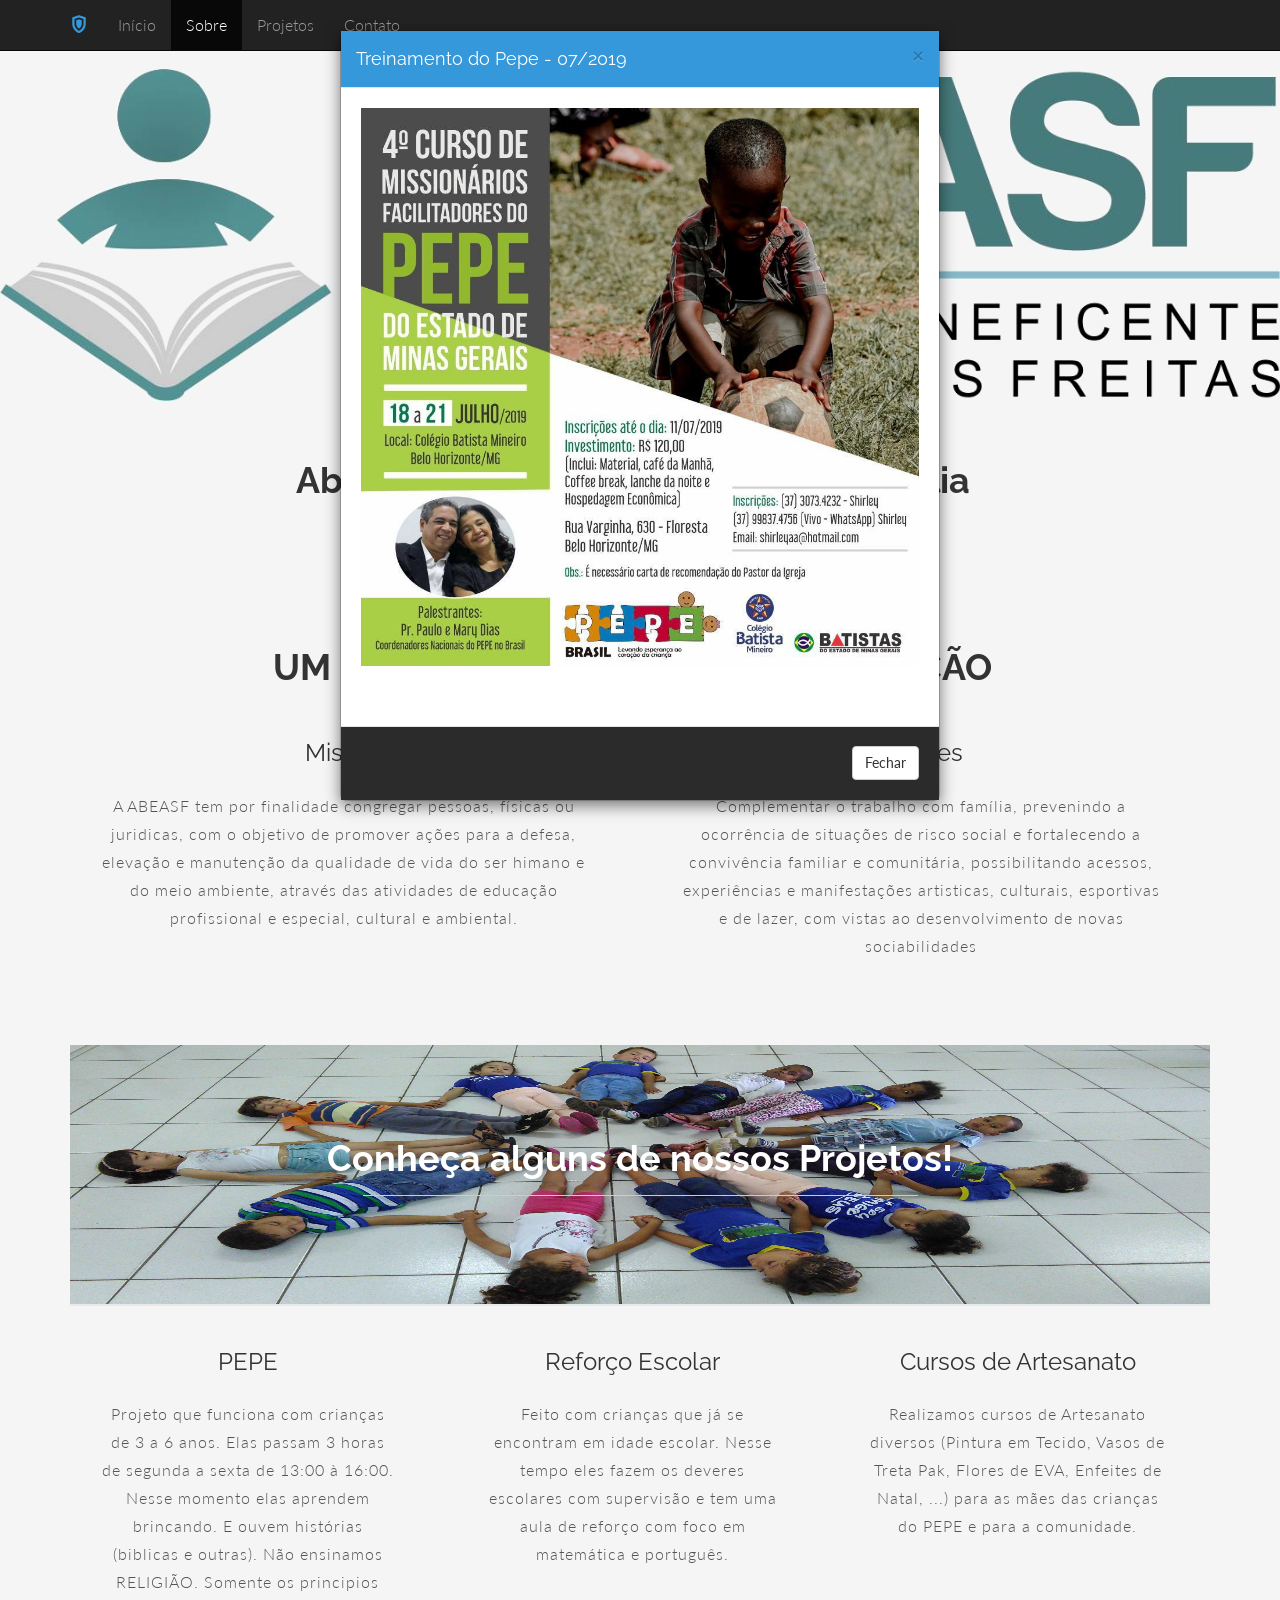
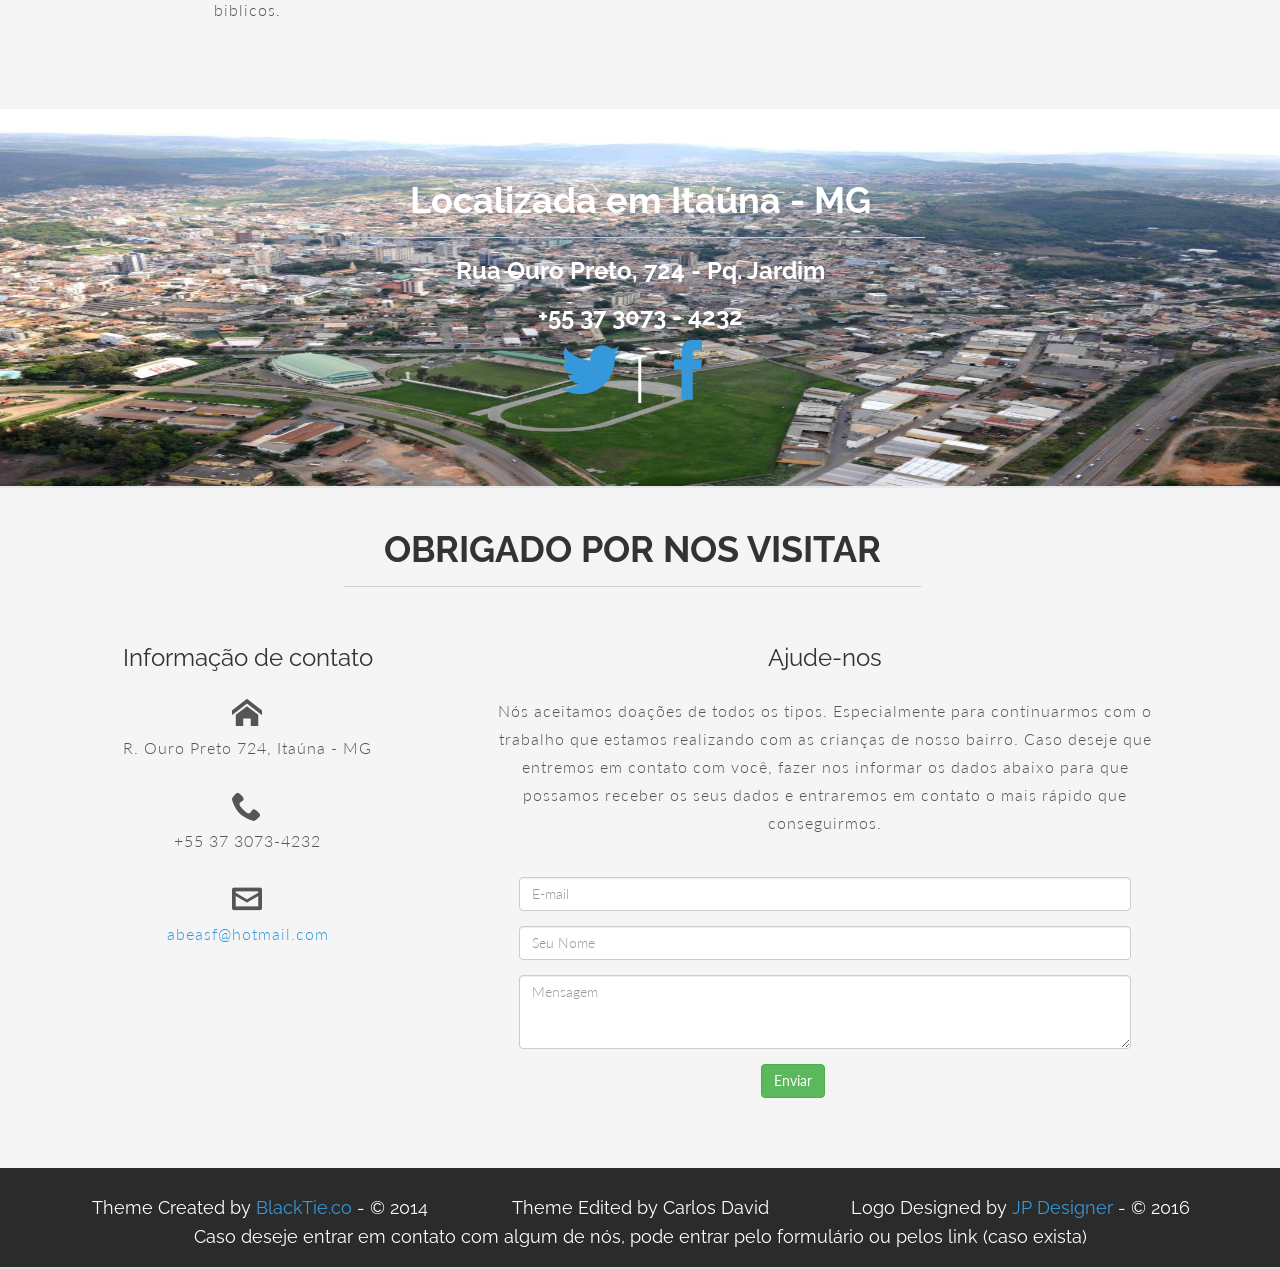
==== index.html @ bf4ef6b9 "Alterações no site" ====
<!DOCTYPE html>
<html lang="en">

<head>
	<meta charset="utf-8">
	<meta name="viewport" content="width=device-width, initial-scale=1.0">
	<meta name="description" content="SHIELD - Free Bootstrap 3 Theme">
	<meta name="author" content="Carlos Alvarez - Alvarez.is - blacktie.co">
	<link rel="shortcut icon" href="assets/ico/favicon.png">

	<title> ABEASF - Assoc. Benef. Antonio Soares Freitas</title>
	<link rel="shortcut icon" href="assets/img/favicon.ico">
	
	<!-- Bootstrap core CSS -->
	<link rel="stylesheet" href="assets/css/bootstrap.css">

	<!-- Custom styles for this template -->
	<link href="assets/css/main.css" rel="stylesheet">
	<link rel="stylesheet" href="assets/css/icomoon.css">
	<link href="assets/css/animate-custom.css" rel="stylesheet">

	<link href='http://fonts.googleapis.com/css?family=Lato:300,400,700,300italic,400italic' rel='stylesheet'
		type='text/css'>
	<link href='http://fonts.googleapis.com/css?family=Raleway:400,300,700' rel='stylesheet' type='text/css'>

	<script src="assets/js/jquery.min.js"></script>
	<script type="text/javascript" src="assets/js/bootstrap.min.js"></script>
	<script type="text/javascript" src="assets/js/modernizr.custom.js"></script>
	<script type="text/javascript" src="assets/js/ajax-enviar.js"></script>
	<script src="assets/css/ModalShow.css"></script>
	<script src="assets/js/ModalShow.js"></script>

	<!-- <script type="text/javascript">
		$(window).on('load',function(){
			$('#myModal').modal('show');
		});
	</script> -->

	<!-- HTML5 shim and Respond.js IE8 support of HTML5 elements and media queries -->
	<!--[if lt IE 9]>
      <script src="assets/js/html5shiv.js"></script>
      <script src="assets/js/respond.min.js"></script>
    <![endif]-->
</head>

<body data-spy="scroll" data-offset="0" data-target="#navbar-main">

	<!-- <div class="modal show" id="modal_boasVindas">
		<div class="modal-box" style="z-index: 999;">
			<div class="modal-header"></div>
			<div class="modal-content" id="modal-load">
			  <img class="img-responsive" src="assets/img/modal/treinamento0719.jpg"/>
			</div>
		</div>
	</div> -->

	<div class="container">
		<!-- Modal -->
		<div class="modal show" id="myModal" role="dialog">
		  <div class="modal-dialog">
		  
			<!-- Modal content-->
			<div class="modal-content">
			  <div class="modal-header">
				<button type="button" class="close" data-dismiss="modal">&times;</button>
				<h4 class="modal-title">Treinamento do Pepe - 07/2019</h4>
			  </div>
			  <div class="modal-body">
				<p>
					<img class="img-responsive" src="assets/img/modal/treinamento0719.jpg"/>
				</p>
			  </div>
			  <div class="modal-footer">
				<button type="button" class="btn btn-default" 
				data-dismiss="modal" 
				onclick = "$('.modal').removeClass('show').addClass('fade');">
				Fechar
			</button>
			  </div>
			</div>
			
		  </div>
		</div>
		
	  </div>

	<div id="navbar-main">
		<!-- Fixed navbar -->
		<div class="navbar navbar-inverse navbar-fixed-top">
			<div class="container">
				<div class="navbar-header">
					<button type="button" class="navbar-toggle" data-toggle="collapse" data-target=".navbar-collapse">
						<span class="icon icon-shield" style="font-size:30px; color:#3498db;"></span>
					</button>
					<a class="navbar-brand hidden-xs hidden-sm" href="#home"><span class="icon icon-shield"
							style="font-size:18px; color:#3498db;"></span></a>
				</div>
				<div class="navbar-collapse collapse">
					<ul class="nav navbar-nav">
						<li><a href="#home" class="smoothScroll">Início</a></li>
						<li> <a href="#about" class="smoothScroll"> Sobre</a></li>
						<li> <a href="#projetos" class="smoothScroll"> Projetos</a></li>
						<li> <a href="#contact" class="smoothScroll"> Contato</a></li>
				</div>
				<!--/.nav-collapse -->
			</div>
		</div>
	</div>



	<!-- ==== HEADERWRAP ==== -->
	<div id="headerwrap" id="home" name="home">
		<header class="clearfix">
			<img src="assets/img/logo-trans.png" alt="" class="img-responsive">
		</header>
	</div><!-- /headerwrap -->

	<!-- ==== GREYWRAP ==== -->
	<div id="greywrap">
		<div class="row">
			<h1 class="centered">Abrindo os Braços para Servir à Família<h1>
					Seja Bem-Vindo!!!
		</div><!-- greywrap -->

		<!-- ==== ABOUT ==== -->
		<div class="container" id="about" name="about">
			<div class="row white">
				<br>
				<h1 class="centered">UM POUCO SOBRE A NOSSA ASSOCIAÇÃO</h1>
				<hr>

				<div class="col-lg-6">
					<h3>Missão</h3>
					<p>A ABEASF tem por finalidade congregar pessoas, físicas ou juridicas, com o objetivo de promover
						ações para a defesa, elevação e manutenção da qualidade de vida do ser himano e do meio
						ambiente, através das atividades de educação profissional e especial, cultural e ambiental.</p>
				</div><!-- col-lg-6 -->

				<div class="col-lg-6">
					<h3>Valores</h3>
					<p>Complementar o trabalho com família, prevenindo a ocorrência de situações de risco social e
						fortalecendo a convivência familiar e comunitária, possibilitando acessos, experiências e
						manifestações artisticas, culturais, esportivas e de lazer, com vistas ao desenvolvimento de
						novas sociabilidades</p>
				</div><!-- col-lg-6 -->

				<p> </p>
			</div><!-- row -->
		</div><!-- container -->

		<div class="container" id="projetos" name="projetos">
			<section class="section-divider divider4 container-fluid">
				<br>
				<br>
				<h1 class="centered titulo">Conheça alguns de nossos Projetos!</h1>
				<hr>

				<br>

			</section>

			<div class="row white">
				<br>


				<div class="col-lg-4">
					<h3> PEPE </h3>
					<p>Projeto que funciona com crianças de 3 a 6 anos. Elas passam 3 horas de segunda a sexta de 13:00
						à 16:00. Nesse momento elas aprendem brincando. E ouvem histórias (biblicas e outras). Não
						ensinamos RELIGIÃO. Somente os principios biblicos. </p>
				</div><!-- col-lg-6 -->

				<div class="col-lg-4">
					<h3> Reforço Escolar </h3>
					<p> Feito com crianças que já se encontram em idade escolar. Nesse tempo eles fazem os deveres
						escolares com supervisão e tem uma aula de reforço com foco em matemática e português. </p>
				</div><!-- col-lg-6 -->

				<div class="col-lg-4">
					<H3> Cursos de Artesanato </H3>
					<p> Realizamos cursos de Artesanato diversos (Pintura em Tecido, Vasos de Treta Pak, Flores de EVA,
						Enfeites de Natal, ...) para as mães das crianças do PEPE e para a comunidade. </p>
				</div><!-- col-lg-6 -->

				<p> </p>
			</div><!-- row -->
		</div><!-- container -->


		<!-- ==== SECTION DIVIDER6 ==== -->
		<section class="section-divider divider6">
			<div class="container">
				<br>
				<h1 class="adress">Localizada em Itaúna - MG</h1>
				<hr class="adress">
				<h3 class="adress">Rua Ouro Preto, 724 - Pq. Jardim</h3>
				<h3 class="adress">+55 37 3073 - 4232</h3>
				<h3 class="adress traco"><a class="icon icon-twitter" href="#"></a> | <a class="icon icon-facebook"
						href="#"></a></h3>
			</div><!-- container -->
		</section><!-- section -->

		<div class="container" id="contact" name="contact">
			<div class="row">
				<br>
				<h1 class="centered">OBRIGADO POR NOS VISITAR</h1>
				<hr>
				<br>

				<div class="col-lg-4">
					<h3>Informação de contato</h3>
					<p><span class="icon-contato icon-home"></span>
						<br> R. Ouro Preto 724, Itaúna - MG <br><br />
						<span class="icon-contato icon-phone"></span>
						<br> +55 37 3073-4232 <br><br />
						<span class="icon-contato icon-envelop"></span> <a href="#">
							<br> abeasf@hotmail.com</a> <br><br />
					</p>
				</div><!-- col -->

				<div class="col-lg-8">
					<h3>Ajude-nos</h3>
					<p> Nós aceitamos doações de todos os tipos. Especialmente para continuarmos com o trabalho que
						estamos realizando com as crianças de nosso bairro. Caso deseje que entremos em contato com
						você, fazer nos informar os dados abaixo para que possamos receber os seus dados e entraremos em
						contato o mais rápido que conseguirmos. </p>

					<form class="form-horizontal" role="form" id="form">

						<div id="spanEmail"></div>
						<div class="form-group">
							<label for="inputEmail1" class="col-lg-1 control-label"></label>
							<div class="col-lg-10">
								<input type="email" class="form-control" id="inputEmail" name="email"
									placeholder="E-mail" required="required">
							</div>
						</div>
						<div class="form-group">
							<label for="text1" class="col-lg-1 control-label"></label>
							<div class="col-lg-10">
								<input type="text" class="form-control" id="inputNome" name="nome"
									placeholder="Seu Nome" required="required">
							</div>
						</div>

						<div class="form-group">
							<label for="text1" class="col-lg-1 control-label"></label>
							<div class="col-lg-10">
								<textarea class="form-control" id="inputMsg" name="inputMsg" cols="84" rows="3"
									placeholder="Mensagem" required="required"></textarea>
							</div>
						</div>

						<div class="form-group">
							<div class="col-lg-11">
								<button type="submit" class="btn btn-success">Enviar</button>
							</div>
						</div>

					</form><!-- form -->
					</p>
				</div><!-- col -->


			</div><!-- row -->

		</div><!-- container -->
		<footer>
			<small>
				<div id="footerwrap">
					<div class="container ">
						<div class="col-lg-4">
							<h4>Theme Created by <a href="http://blacktie.co">BlackTie.co</a> - &copy; 2014</h4>
						</div>

						<div class="col-lg-4">
							<h4>Theme Edited by Carlos David </h4>
						</div>

						<div class="col-lg-4">
							<h4>Logo Designed by <a href="http://www.joaopaulodesigner.com/">JP Designer</a> - &copy;
								2016</h4>
						</div>

						<h4>Caso deseje entrar em contato com algum de nós, pode entrar pelo formulário ou pelos link
							(caso exista)</h4>

					</div>
				</div>
		</footer>
		</small>

		<!-- Bootstrap core JavaScript
    ================================================== -->
		<!-- Placed at the end of the document so the pages load faster -->

		<script type="text/javascript" src="assets/js/retina.js"></script>
		<script type="text/javascript" src="assets/js/jquery.easing.1.3.js"></script>
		<script type="text/javascript" src="assets/js/smoothscroll.js"></script>
		<script type="text/javascript" src="assets/js/jquery-func.js"></script>

		<!-- <script>
			var janela = new ModalShow('modal_boasVindas', false);
		   /*
		   parâmetros: 
		   1 - "id_que_voce_quiser" : É o id da estrutura HTML
		   2 - "false" : É o conteúdo interno, mesmo que feche a janela o conteúdo não será apagado
		   */
		 
		   janela.open('Treinamento do PEPE Crescer', true);
		   /*
		   parâmetros: 
		   1 - "O título que você quiser" : Título da janela
		   2 - "true" : Quer dize que o botão de fechar deve ser exibido
		   */
		 </script> -->

</body>

</html>
---- assets/css/icomoon.css ----
@font-face {
	font-family: 'icomoon';
	src:url('icomoon/icomoon.eot');
	src:url('icomoon/icomoon-.eot#iefix') format('embedded-opentype'),
		url('icomoon/icomoon.woff') format('woff'),
		url('icomoon/icomoon.ttf') format('truetype'),
		url('comoon/icomoon.svg.txt#icomoon') format('svg');
	font-weight: normal;
	font-style: normal;
}

/* Use the following CSS code if you want to use data attributes for inserting your icons */
[data-icon]:before {
	font-family: 'icomoon';
	content: attr(data-icon);
	speak: none;
	font-weight: normal;
	font-variant: normal;
	text-transform: none;
	line-height: 1;
	-webkit-font-smoothing: antialiased;
}

/* Use the following CSS code if you want to have a class per icon */
/*
Instead of a list of all class selectors,
you can use the generic selector below, but it's slower:
[class*="icon-"] {
*/
.icon-cancel-circle, .icon-puzzle, .icon-lamp, .icon-wand, .icon-vector, .icon-menu, .icon-close, .icon-twitter, .icon-facebook, .icon-vimeo, .icon-dribbble, .icon-mug, .icon-droplet, .icon-puzzle-2, .icon-target, .icon-dice, .icon-map, .icon-location, .icon-box-add, .icon-phone, .icon-phone-2, .icon-phone-3, .icon-tumblr, .icon-forrst, .icon-feed, .icon-pinterest, .icon-clock, .icon-bubble, .icon-screen, .icon-screen-2, .icon-laptop, .icon-mobile, .icon-mobile-2, .icon-tablet, .icon-tv, .icon-pencil, .icon-new-tab, .icon-quotes-left, .icon-user, .icon-bubble-2, .icon-google-plus, .icon-instagram, .icon-youtube, .icon-flickr, .icon-deviantart, .icon-github, .icon-blogger, .icon-soundcloud, .icon-lastfm, .icon-file, .icon-images, .icon-arrow-right, .icon-arrow-left, .icon-bubble-3, .icon-envelop, .icon-compass, .icon-spinner, .icon-spinner-2, .icon-spinner-3, .icon-play, .icon-pause, .icon-arrow-up-left, .icon-arrow-right-2, .icon-arrow-down-right, .icon-arrow-down, .icon-arrow-left-2, .icon-arrow-up, .icon-arrow-up-right, .icon-arrow-down-left, .icon-stopwatch, .icon-pushpin, .icon-compass-2, .icon-history, .icon-clock-2, .icon-alarm, .icon-earth, .icon-globe, .icon-target-2, .icon-car, .icon-truck, .icon-fire, .icon-lab, .icon-dumbbell, .icon-rocket, .icon-meter, .icon-dashboard, .icon-meter-fast, .icon-hammer, .icon-trophy, .icon-trophy-star, .icon-eye, .icon-eye-2, .icon-fan, .icon-sun, .icon-airplane, .icon-cogs, .icon-anchor, .icon-shield, .icon-lightning, .icon-power, .icon-pyramid, .icon-road, .icon-ladder, .icon-hammer-2, .icon-cube, .icon-cube-2, .icon-camera, .icon-piano, .icon-movie, .icon-connection, .icon-knight, .icon-diamonds, .icon-stack, .icon-folder-remove, .icon-folder-open, .icon-cart-checkout, .icon-cart, .icon-tag, .icon-basket, .icon-support, .icon-phone-4, .icon-reply, .icon-flip, .icon-database, .icon-database-2, .icon-calendar, .icon-calendar-2, .icon-keyboard, .icon-user-plus, .icon-users, .icon-bubble-forward, .icon-bubble-up, .icon-bubble-last, .icon-bubble-link, .icon-bubble-check, .icon-bubble-quote, .icon-lock, .icon-user-plus-2, .icon-user-minus, .icon-lock-2, .icon-paw, .icon-accessibility, .icon-eye-blocked, .icon-download, .icon-smiley, .icon-thumbs-down, .icon-yin-yang, .icon-remove, .icon-bars, .icon-pie, .icon-plus-circle, .icon-sad, .icon-shocked, .icon-neutral, .icon-checkmark, .icon-volume-low, .icon-arrow-down-2, .icon-volume0, .icon-bookmarks, .icon-arrow-left-3, .icon-radio-unchecked, .icon-sigma, .icon-strikethrough, .icon-backspace, .icon-filter, .icon-arrow-up-right-2, .icon-arrow-up-right-3, .icon-file-zip, .icon-home, .icon-blog, .icon-camera-2, .icon-file-2, .icon-copy, .icon-cart-plus, .icon-music, .icon-lock-3, .icon-zoom-out, .icon-user-block, .icon-search, .icon-zoom-in, .icon-bubble-notification, .icon-storage, .icon-grid, .icon-grid-2, .icon-signup, .icon-switch, .icon-volume-high, .icon-volume-medium, .icon-arrow-left-4, .icon-play-2, .icon-point-up, .icon-heart, .icon-heart-2, .icon-star, .icon-star-2, .icon-star-3, .icon-star-4, .icon-star-5, .icon-star-6, .icon-heart-3, .icon-weather-snow, .icon-weather-lightning, .icon-heart-4, .icon-weather-rain, .icon-windy, .icon-paypal, .icon-paypal-2, .icon-paypal-3, .icon-yelp, .icon-html5, .icon-css3, .icon-html5-2, .icon-stumbleupon, .icon-stumbleupon-2, .icon-wordpress, .icon-joomla, .icon-wordpress-2, .icon-github-2, .icon-github-3, .icon-volume-mute, .icon-volume-mute-2, .icon-volume-increase, .icon-volume-decrease, .icon-tongue, .icon-question, .icon-male, .icon-medal, .icon-key, .icon-contract, .icon-bubbles, .icon-file-3, .icon-file-4, .icon-pencil-2, .icon-headphones, .icon-film, .icon-film-2, .icon-mic, .icon-radio, .icon-settings, .icon-pie-2, .icon-inject, .icon-zoom-in-2, .icon-bubble-notification-2, .icon-link, .icon-brightness-contrast, .icon-flag, .icon-upload, .icon-skull, .icon-leaf, .icon-apple-fruit, .icon-food, .icon-cake, .icon-food-2, .icon-gift, .icon-balloon, .icon-medal-2, .icon-rating, .icon-rating-2, .icon-rating-3, .icon-steps, .icon-flower, .icon-remove-2, .icon-briefcase, .icon-briefcase-2, .icon-grid-3, .icon-sun-glasses, .icon-tree, .icon-tree-2, .icon-exit, .icon-evil, .icon-people, .icon-cool, .icon-thumbs-up, .icon-bed, .icon-bed-2, .icon-brightness-low, .icon-heart-broken, .icon-sun-2, .icon-umbrella, .icon-warning, .icon-move, .icon-point-left, .icon-point-down, .icon-point-right, .icon-question-2, .icon-notification, .icon-radio-checked, .icon-checkbox-partial, .icon-checkbox-unchecked, .icon-checkbox-checked, .icon-command, .icon-pen, .icon-quill, .icon-quill-2, .icon-wand-2, .icon-tools, .icon-eye-3, .icon-moon, .icon-contrast, .icon-eye-4, .icon-eye-5, .icon-user-block-2, .icon-bubble-paperclip, .icon-drawer, .icon-drawer-2, .icon-watch, .icon-archive, .icon-cabinet, .icon-clock-3, .icon-clock-4, .icon-connection-2, .icon-new, .icon-play-3, .icon-marker, .icon-movie-2, .icon-podcast, .icon-share, .icon-scissors, .icon-scissors-2, .icon-subscript, .icon-rulers, .icon-filter-2, .icon-loop, .icon-loop-2, .icon-shuffle, .icon-shuffle-2, .icon-loop-3, .icon-loop-4, .icon-plus, .icon-enter, .icon-angry, .icon-attachment, .icon-download-2, .icon-upload-2, .icon-thumbs-up-2, .icon-glasses, .icon-glasses-2, .icon-stats-up, .icon-bottle, .icon-bars-2, .icon-cog, .icon-bubble-dots, .icon-upload-3, .icon-download-3, .icon-location-2, .icon-location-3, .icon-location-4, .icon-envelop-2, .icon-coin, .icon-ticket {
	font-family: 'icomoon';
	speak: none;
	font-style: normal;
	font-weight: normal;
	font-variant: normal;
	text-transform: none;
	line-height: 1;
	-webkit-font-smoothing: antialiased;
}
.icon-cancel-circle:before {
	content: "\e000";
}
.icon-puzzle:before {
	content: "\e001";
}
.icon-lamp:before {
	content: "\e002";
}
.icon-wand:before {
	content: "\e003";
}
.icon-vector:before {
	content: "\e004";
}
.icon-menu:before {
	content: "\e005";
}
.icon-close:before {
	content: "\e00b";
}
.icon-twitter:before {
	content: "\e00c";
}
.icon-facebook:before {
	content: "\e00d";
}
.icon-vimeo:before {
	content: "\e00e";
}
.icon-dribbble:before {
	content: "\e00f";
}
.icon-mug:before {
	content: "\e010";
}
.icon-droplet:before {
	content: "\e011";
}
.icon-puzzle-2:before {
	content: "\e012";
}
.icon-target:before {
	content: "\e013";
}
.icon-dice:before {
	content: "\e014";
}
.icon-map:before {
	content: "\e015";
}
.icon-location:before {
	content: "\e016";
}
.icon-box-add:before {
	content: "\e017";
}
.icon-phone:before {
	content: "\e018";
}
.icon-phone-2:before {
	content: "\e01a";
}
.icon-phone-3:before {
	content: "\e019";
}
.icon-tumblr:before {
	content: "\e01b";
}
.icon-forrst:before {
	content: "\e01c";
}
.icon-feed:before {
	content: "\e01d";
}
.icon-pinterest:before {
	content: "\e01e";
}
.icon-clock:before {
	content: "\e01f";
}
.icon-bubble:before {
	content: "\e020";
}
.icon-screen:before {
	content: "\e021";
}
.icon-screen-2:before {
	content: "\e022";
}
.icon-laptop:before {
	content: "\e023";
}
.icon-mobile:before {
	content: "\e024";
}
.icon-mobile-2:before {
	content: "\e025";
}
.icon-tablet:before {
	content: "\e026";
}
.icon-tv:before {
	content: "\e027";
}
.icon-pencil:before {
	content: "\e028";
}
.icon-new-tab:before {
	content: "\e029";
}
.icon-quotes-left:before {
	content: "\e02a";
}
.icon-user:before {
	content: "\e02b";
}
.icon-bubble-2:before {
	content: "\e02c";
}
.icon-google-plus:before {
	content: "\e02d";
}
.icon-instagram:before {
	content: "\e02e";
}
.icon-youtube:before {
	content: "\e02f";
}
.icon-flickr:before {
	content: "\e030";
}
.icon-deviantart:before {
	content: "\e031";
}
.icon-github:before {
	content: "\e032";
}
.icon-blogger:before {
	content: "\e033";
}
.icon-soundcloud:before {
	content: "\e034";
}
.icon-lastfm:before {
	content: "\e035";
}
.icon-file:before {
	content: "\e036";
}
.icon-images:before {
	content: "\e037";
}
.icon-arrow-right:before {
	content: "\e038";
}
.icon-arrow-left:before {
	content: "\e039";
}
.icon-bubble-3:before {
	content: "\e03a";
}
.icon-envelop:before {
	content: "\e03b";
}
.icon-compass:before {
	content: "\e03c";
}
.icon-spinner:before {
	content: "\e03e";
}
.icon-spinner-2:before {
	content: "\e03d";
}
.icon-spinner-3:before {
	content: "\e040";
}
.icon-play:before {
	content: "\e03f";
}
.icon-pause:before {
	content: "\e041";
}
.icon-arrow-up-left:before {
	content: "\e009";
}
.icon-arrow-right-2:before {
	content: "\e007";
}
.icon-arrow-down-right:before {
	content: "\e00a";
}
.icon-arrow-down:before {
	content: "\e006";
}
.icon-arrow-left-2:before {
	content: "\e008";
}
.icon-arrow-up:before {
	content: "\e042";
}
.icon-arrow-up-right:before {
	content: "\e043";
}
.icon-arrow-down-left:before {
	content: "\e044";
}
.icon-stopwatch:before {
	content: "\e045";
}
.icon-pushpin:before {
	content: "\e046";
}
.icon-compass-2:before {
	content: "\e047";
}
.icon-history:before {
	content: "\e048";
}
.icon-clock-2:before {
	content: "\e049";
}
.icon-alarm:before {
	content: "\e04a";
}
.icon-earth:before {
	content: "\e04b";
}
.icon-globe:before {
	content: "\e04c";
}
.icon-target-2:before {
	content: "\e04d";
}
.icon-car:before {
	content: "\e04e";
}
.icon-truck:before {
	content: "\e04f";
}
.icon-fire:before {
	content: "\e050";
}
.icon-lab:before {
	content: "\e051";
}
.icon-dumbbell:before {
	content: "\e052";
}
.icon-rocket:before {
	content: "\e053";
}
.icon-meter:before {
	content: "\e054";
}
.icon-dashboard:before {
	content: "\e055";
}
.icon-meter-fast:before {
	content: "\e056";
}
.icon-hammer:before {
	content: "\e057";
}
.icon-trophy:before {
	content: "\e058";
}
.icon-trophy-star:before {
	content: "\e059";
}
.icon-eye:before {
	content: "\e05a";
}
.icon-eye-2:before {
	content: "\e05b";
}
.icon-fan:before {
	content: "\e05c";
}
.icon-sun:before {
	content: "\e05d";
}
.icon-airplane:before {
	content: "\e05e";
}
.icon-cogs:before {
	content: "\e05f";
}
.icon-anchor:before {
	content: "\e060";
}
.icon-shield:before {
	content: "\e061";
}
.icon-lightning:before {
	content: "\e062";
}
.icon-power:before {
	content: "\e063";
}
.icon-pyramid:before {
	content: "\e064";
}
.icon-road:before {
	content: "\e065";
}
.icon-ladder:before {
	content: "\e066";
}
.icon-hammer-2:before {
	content: "\e067";
}
.icon-cube:before {
	content: "\e068";
}
.icon-cube-2:before {
	content: "\e069";
}
.icon-camera:before {
	content: "\e06a";
}
.icon-piano:before {
	content: "\e06b";
}
.icon-movie:before {
	content: "\e06c";
}
.icon-connection:before {
	content: "\e06d";
}
.icon-knight:before {
	content: "\e06e";
}
.icon-diamonds:before {
	content: "\e06f";
}
.icon-stack:before {
	content: "\e070";
}
.icon-folder-remove:before {
	content: "\e071";
}
.icon-folder-open:before {
	content: "\e072";
}
.icon-cart-checkout:before {
	content: "\e073";
}
.icon-cart:before {
	content: "\e074";
}
.icon-tag:before {
	content: "\e075";
}
.icon-basket:before {
	content: "\e076";
}
.icon-support:before {
	content: "\e077";
}
.icon-phone-4:before {
	content: "\e078";
}
.icon-reply:before {
	content: "\e079";
}
.icon-flip:before {
	content: "\e07a";
}
.icon-database:before {
	content: "\e07b";
}
.icon-database-2:before {
	content: "\e07c";
}
.icon-calendar:before {
	content: "\e07d";
}
.icon-calendar-2:before {
	content: "\e07e";
}
.icon-keyboard:before {
	content: "\e07f";
}
.icon-user-plus:before {
	content: "\e080";
}
.icon-users:before {
	content: "\e081";
}
.icon-bubble-forward:before {
	content: "\e082";
}
.icon-bubble-up:before {
	content: "\e083";
}
.icon-bubble-last:before {
	content: "\e084";
}
.icon-bubble-link:before {
	content: "\e085";
}
.icon-bubble-check:before {
	content: "\e086";
}
.icon-bubble-quote:before {
	content: "\e087";
}
.icon-lock:before {
	content: "\e088";
}
.icon-user-plus-2:before {
	content: "\e089";
}
.icon-user-minus:before {
	content: "\e08a";
}
.icon-lock-2:before {
	content: "\e08b";
}
.icon-paw:before {
	content: "\e08c";
}
.icon-accessibility:before {
	content: "\e08d";
}
.icon-eye-blocked:before {
	content: "\e08e";
}
.icon-download:before {
	content: "\e08f";
}
.icon-smiley:before {
	content: "\e090";
}
.icon-thumbs-down:before {
	content: "\e091";
}
.icon-yin-yang:before {
	content: "\e092";
}
.icon-remove:before {
	content: "\e093";
}
.icon-bars:before {
	content: "\e094";
}
.icon-pie:before {
	content: "\e095";
}
.icon-plus-circle:before {
	content: "\e096";
}
.icon-sad:before {
	content: "\e097";
}
.icon-shocked:before {
	content: "\e098";
}
.icon-neutral:before {
	content: "\e099";
}
.icon-checkmark:before {
	content: "\e09a";
}
.icon-volume-low:before {
	content: "\e09b";
}
.icon-arrow-down-2:before {
	content: "\e09c";
}
.icon-volume0:before {
	content: "\e09d";
}
.icon-bookmarks:before {
	content: "\e09e";
}
.icon-arrow-left-3:before {
	content: "\e09f";
}
.icon-radio-unchecked:before {
	content: "\e0a0";
}
.icon-sigma:before {
	content: "\e0a1";
}
.icon-strikethrough:before {
	content: "\e0a2";
}
.icon-backspace:before {
	content: "\e0a3";
}
.icon-filter:before {
	content: "\e0a4";
}
.icon-arrow-up-right-2:before {
	content: "\e0a5";
}
.icon-arrow-up-right-3:before {
	content: "\e0a6";
}
.icon-file-zip:before {
	content: "\e0a7";
}
.icon-home:before {
	content: "\e0a8";
}
.icon-blog:before {
	content: "\e0a9";
}
.icon-camera-2:before {
	content: "\e0aa";
}
.icon-file-2:before {
	content: "\e0ab";
}
.icon-copy:before {
	content: "\e0ac";
}
.icon-cart-plus:before {
	content: "\e0ad";
}
.icon-music:before {
	content: "\e0ae";
}
.icon-lock-3:before {
	content: "\e0af";
}
.icon-zoom-out:before {
	content: "\e0b0";
}
.icon-user-block:before {
	content: "\e0b1";
}
.icon-search:before {
	content: "\e0b2";
}
.icon-zoom-in:before {
	content: "\e0b3";
}
.icon-bubble-notification:before {
	content: "\e0b4";
}
.icon-storage:before {
	content: "\e0b5";
}
.icon-grid:before {
	content: "\e0b6";
}
.icon-grid-2:before {
	content: "\e0b8";
}
.icon-signup:before {
	content: "\e0b9";
}
.icon-switch:before {
	content: "\e0ba";
}
.icon-volume-high:before {
	content: "\e0bb";
}
.icon-volume-medium:before {
	content: "\e0bc";
}
.icon-arrow-left-4:before {
	content: "\e0bd";
}
.icon-play-2:before {
	content: "\e0be";
}
.icon-point-up:before {
	content: "\e0bf";
}
.icon-heart:before {
	content: "\e0c1";
}
.icon-heart-2:before {
	content: "\e0c2";
}
.icon-star:before {
	content: "\e0c3";
}
.icon-star-2:before {
	content: "\e0c4";
}
.icon-star-3:before {
	content: "\e0c5";
}
.icon-star-4:before {
	content: "\e0c6";
}
.icon-star-5:before {
	content: "\e0c7";
}
.icon-star-6:before {
	content: "\e0c8";
}
.icon-heart-3:before {
	content: "\e0c9";
}
.icon-weather-snow:before {
	content: "\e0ca";
}
.icon-weather-lightning:before {
	content: "\e0cb";
}
.icon-heart-4:before {
	content: "\e0cc";
}
.icon-weather-rain:before {
	content: "\e0cd";
}
.icon-windy:before {
	content: "\e0ce";
}
.icon-paypal:before {
	content: "\e0cf";
}
.icon-paypal-2:before {
	content: "\e0d0";
}
.icon-paypal-3:before {
	content: "\e0d1";
}
.icon-yelp:before {
	content: "\e0d2";
}
.icon-html5:before {
	content: "\e0d3";
}
.icon-css3:before {
	content: "\e0d4";
}
.icon-html5-2:before {
	content: "\e0d5";
}
.icon-stumbleupon:before {
	content: "\e0d6";
}
.icon-stumbleupon-2:before {
	content: "\e0d7";
}
.icon-wordpress:before {
	content: "\e0d8";
}
.icon-joomla:before {
	content: "\e0d9";
}
.icon-wordpress-2:before {
	content: "\e0da";
}
.icon-github-2:before {
	content: "\e0db";
}
.icon-github-3:before {
	content: "\e0dc";
}
.icon-volume-mute:before {
	content: "\e0dd";
}
.icon-volume-mute-2:before {
	content: "\e0de";
}
.icon-volume-increase:before {
	content: "\e0df";
}
.icon-volume-decrease:before {
	content: "\e0e0";
}
.icon-tongue:before {
	content: "\e0e1";
}
.icon-question:before {
	content: "\e0e2";
}
.icon-male:before {
	content: "\e0e3";
}
.icon-medal:before {
	content: "\e0e4";
}
.icon-key:before {
	content: "\e0e5";
}
.icon-contract:before {
	content: "\e0e6";
}
.icon-bubbles:before {
	content: "\e0e7";
}
.icon-file-3:before {
	content: "\e0e8";
}
.icon-file-4:before {
	content: "\e0e9";
}
.icon-pencil-2:before {
	content: "\e0ea";
}
.icon-headphones:before {
	content: "\e0eb";
}
.icon-film:before {
	content: "\e0ec";
}
.icon-film-2:before {
	content: "\e0ed";
}
.icon-mic:before {
	content: "\e0ee";
}
.icon-radio:before {
	content: "\e0ef";
}
.icon-settings:before {
	content: "\e0f0";
}
.icon-pie-2:before {
	content: "\e0f1";
}
.icon-inject:before {
	content: "\e0f2";
}
.icon-zoom-in-2:before {
	content: "\e0f3";
}
.icon-bubble-notification-2:before {
	content: "\e0f4";
}
.icon-link:before {
	content: "\e0f5";
}
.icon-brightness-contrast:before {
	content: "\e0f6";
}
.icon-flag:before {
	content: "\e0f7";
}
.icon-upload:before {
	content: "\e0f8";
}
.icon-skull:before {
	content: "\e0f9";
}
.icon-leaf:before {
	content: "\e0fa";
}
.icon-apple-fruit:before {
	content: "\e0fb";
}
.icon-food:before {
	content: "\e0fc";
}
.icon-cake:before {
	content: "\e0fd";
}
.icon-food-2:before {
	content: "\e0fe";
}
.icon-gift:before {
	content: "\e0ff";
}
.icon-balloon:before {
	content: "\e100";
}
.icon-medal-2:before {
	content: "\e101";
}
.icon-rating:before {
	content: "\e102";
}
.icon-rating-2:before {
	content: "\e103";
}
.icon-rating-3:before {
	content: "\e104";
}
.icon-steps:before {
	content: "\e105";
}
.icon-flower:before {
	content: "\e106";
}
.icon-remove-2:before {
	content: "\e107";
}
.icon-briefcase:before {
	content: "\e108";
}
.icon-briefcase-2:before {
	content: "\e109";
}
.icon-grid-3:before {
	content: "\e0b7";
}
.icon-sun-glasses:before {
	content: "\e10a";
}
.icon-tree:before {
	content: "\e10b";
}
.icon-tree-2:before {
	content: "\e10c";
}
.icon-exit:before {
	content: "\e10d";
}
.icon-evil:before {
	content: "\e10e";
}
.icon-people:before {
	content: "\e10f";
}
.icon-cool:before {
	content: "\e110";
}
.icon-thumbs-up:before {
	content: "\e111";
}
.icon-bed:before {
	content: "\e112";
}
.icon-bed-2:before {
	content: "\e113";
}
.icon-brightness-low:before {
	content: "\e114";
}
.icon-heart-broken:before {
	content: "\e115";
}
.icon-sun-2:before {
	content: "\e116";
}
.icon-umbrella:before {
	content: "\e117";
}
.icon-warning:before {
	content: "\e118";
}
.icon-move:before {
	content: "\e119";
}
.icon-point-left:before {
	content: "\e0c0";
}
.icon-point-down:before {
	content: "\e11a";
}
.icon-point-right:before {
	content: "\e11b";
}
.icon-question-2:before {
	content: "\e11c";
}
.icon-notification:before {
	content: "\e11d";
}
.icon-radio-checked:before {
	content: "\e11e";
}
.icon-checkbox-partial:before {
	content: "\e11f";
}
.icon-checkbox-unchecked:before {
	content: "\e120";
}
.icon-checkbox-checked:before {
	content: "\e121";
}
.icon-command:before {
	content: "\e122";
}
.icon-pen:before {
	content: "\e123";
}
.icon-quill:before {
	content: "\e124";
}
.icon-quill-2:before {
	content: "\e125";
}
.icon-wand-2:before {
	content: "\e126";
}
.icon-tools:before {
	content: "\e127";
}
.icon-eye-3:before {
	content: "\e128";
}
.icon-moon:before {
	content: "\e129";
}
.icon-contrast:before {
	content: "\e12a";
}
.icon-eye-4:before {
	content: "\e12b";
}
.icon-eye-5:before {
	content: "\e12c";
}
.icon-user-block-2:before {
	content: "\e12d";
}
.icon-bubble-paperclip:before {
	content: "\e12e";
}
.icon-drawer:before {
	content: "\e12f";
}
.icon-drawer-2:before {
	content: "\e130";
}
.icon-watch:before {
	content: "\e131";
}
.icon-archive:before {
	content: "\e132";
}
.icon-cabinet:before {
	content: "\e133";
}
.icon-clock-3:before {
	content: "\e134";
}
.icon-clock-4:before {
	content: "\e135";
}
.icon-connection-2:before {
	content: "\e136";
}
.icon-new:before {
	content: "\e137";
}
.icon-play-3:before {
	content: "\e138";
}
.icon-marker:before {
	content: "\e139";
}
.icon-movie-2:before {
	content: "\e13a";
}
.icon-podcast:before {
	content: "\e13b";
}
.icon-share:before {
	content: "\e13c";
}
.icon-scissors:before {
	content: "\e13d";
}
.icon-scissors-2:before {
	content: "\e13e";
}
.icon-subscript:before {
	content: "\e13f";
}
.icon-rulers:before {
	content: "\e140";
}
.icon-filter-2:before {
	content: "\e141";
}
.icon-loop:before {
	content: "\e142";
}
.icon-loop-2:before {
	content: "\e143";
}
.icon-shuffle:before {
	content: "\e144";
}
.icon-shuffle-2:before {
	content: "\e145";
}
.icon-loop-3:before {
	content: "\e146";
}
.icon-loop-4:before {
	content: "\e147";
}
.icon-plus:before {
	content: "\e148";
}
.icon-enter:before {
	content: "\e149";
}
.icon-angry:before {
	content: "\e14a";
}
.icon-attachment:before {
	content: "\e14b";
}
.icon-download-2:before {
	content: "\e14c";
}
.icon-upload-2:before {
	content: "\e14d";
}
.icon-thumbs-up-2:before {
	content: "\e14e";
}
.icon-glasses:before {
	content: "\e14f";
}
.icon-glasses-2:before {
	content: "\e150";
}
.icon-stats-up:before {
	content: "\e151";
}
.icon-bottle:before {
	content: "\e152";
}
.icon-bars-2:before {
	content: "\e153";
}
.icon-cog:before {
	content: "\e154";
}
.icon-bubble-dots:before {
	content: "\e155";
}
.icon-upload-3:before {
	content: "\e156";
}
.icon-download-3:before {
	content: "\e157";
}
.icon-location-2:before {
	content: "\e158";
}
.icon-location-3:before {
	content: "\e159";
}
.icon-location-4:before {
	content: "\e15a";
}
.icon-envelop-2:before {
	content: "\e15b";
}
.icon-coin:before {
	content: "\e15c";
}
.icon-ticket:before {
	content: "\e15d";
}
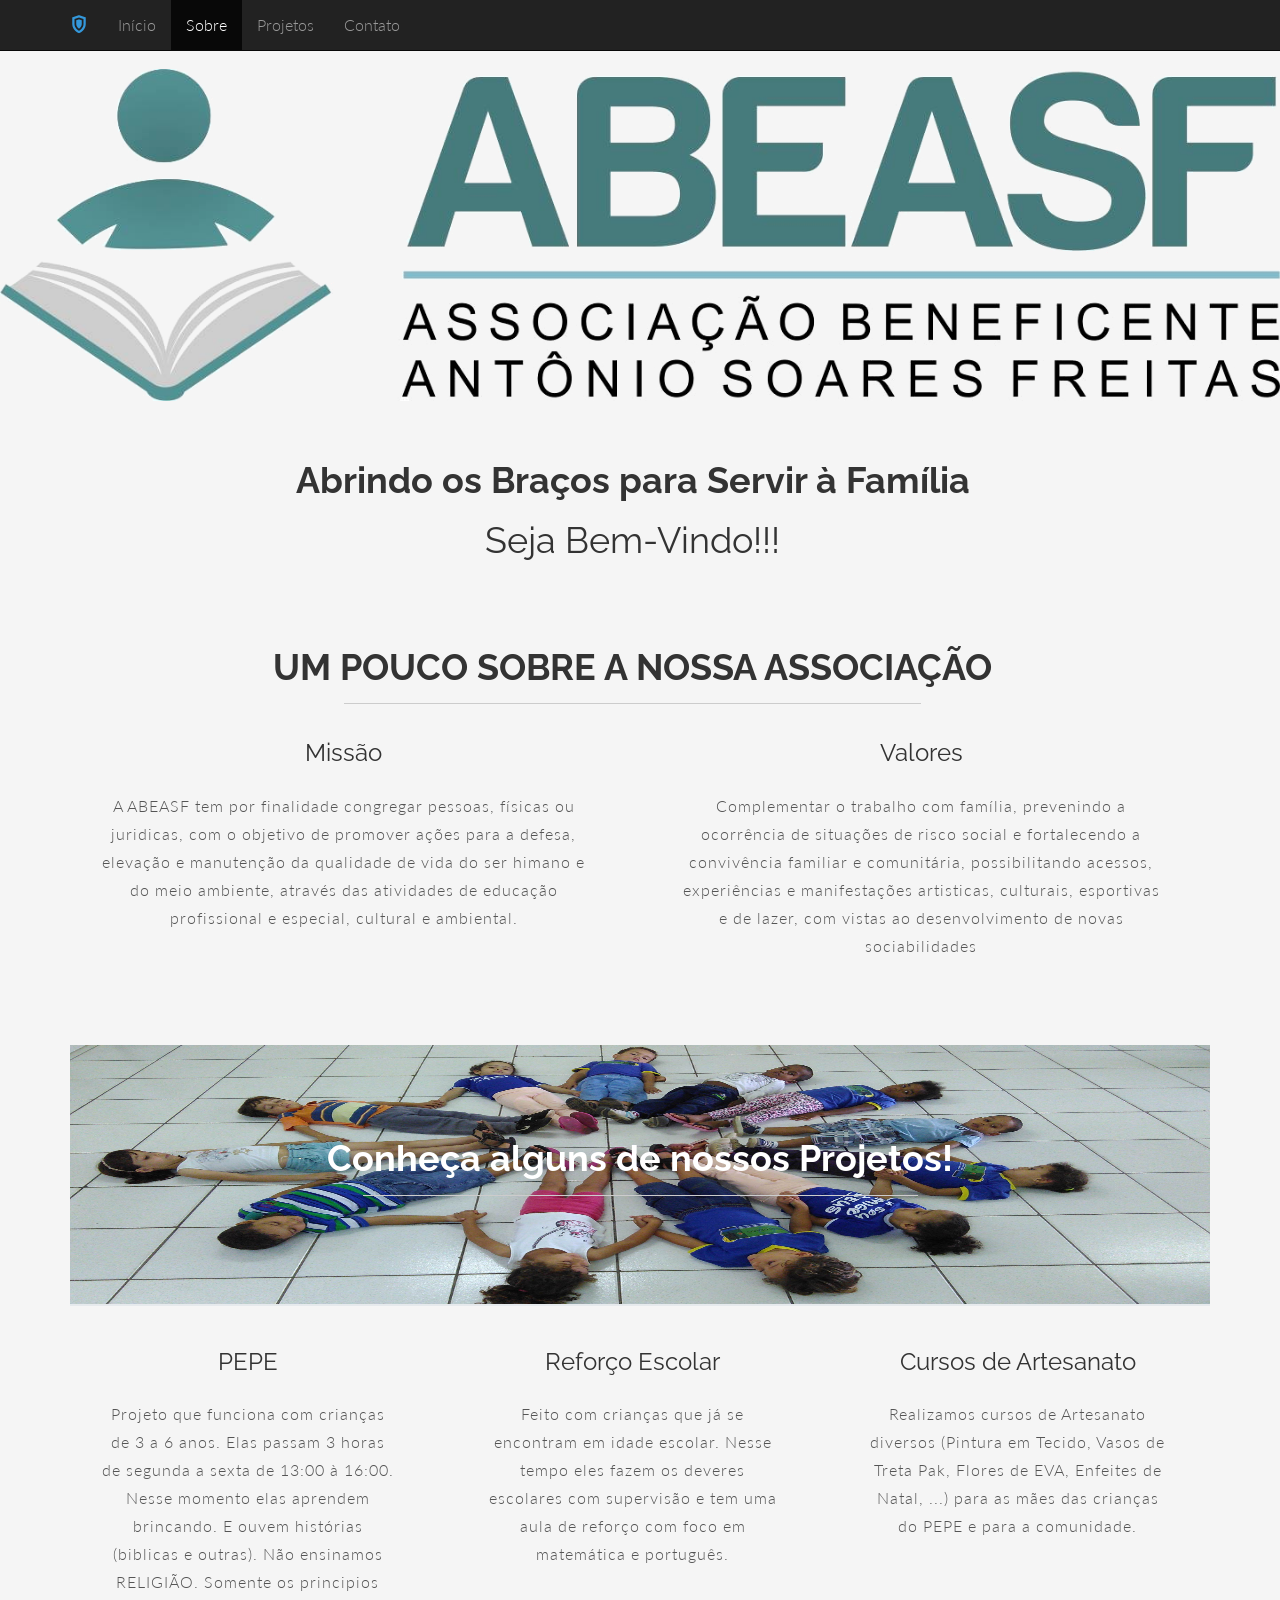
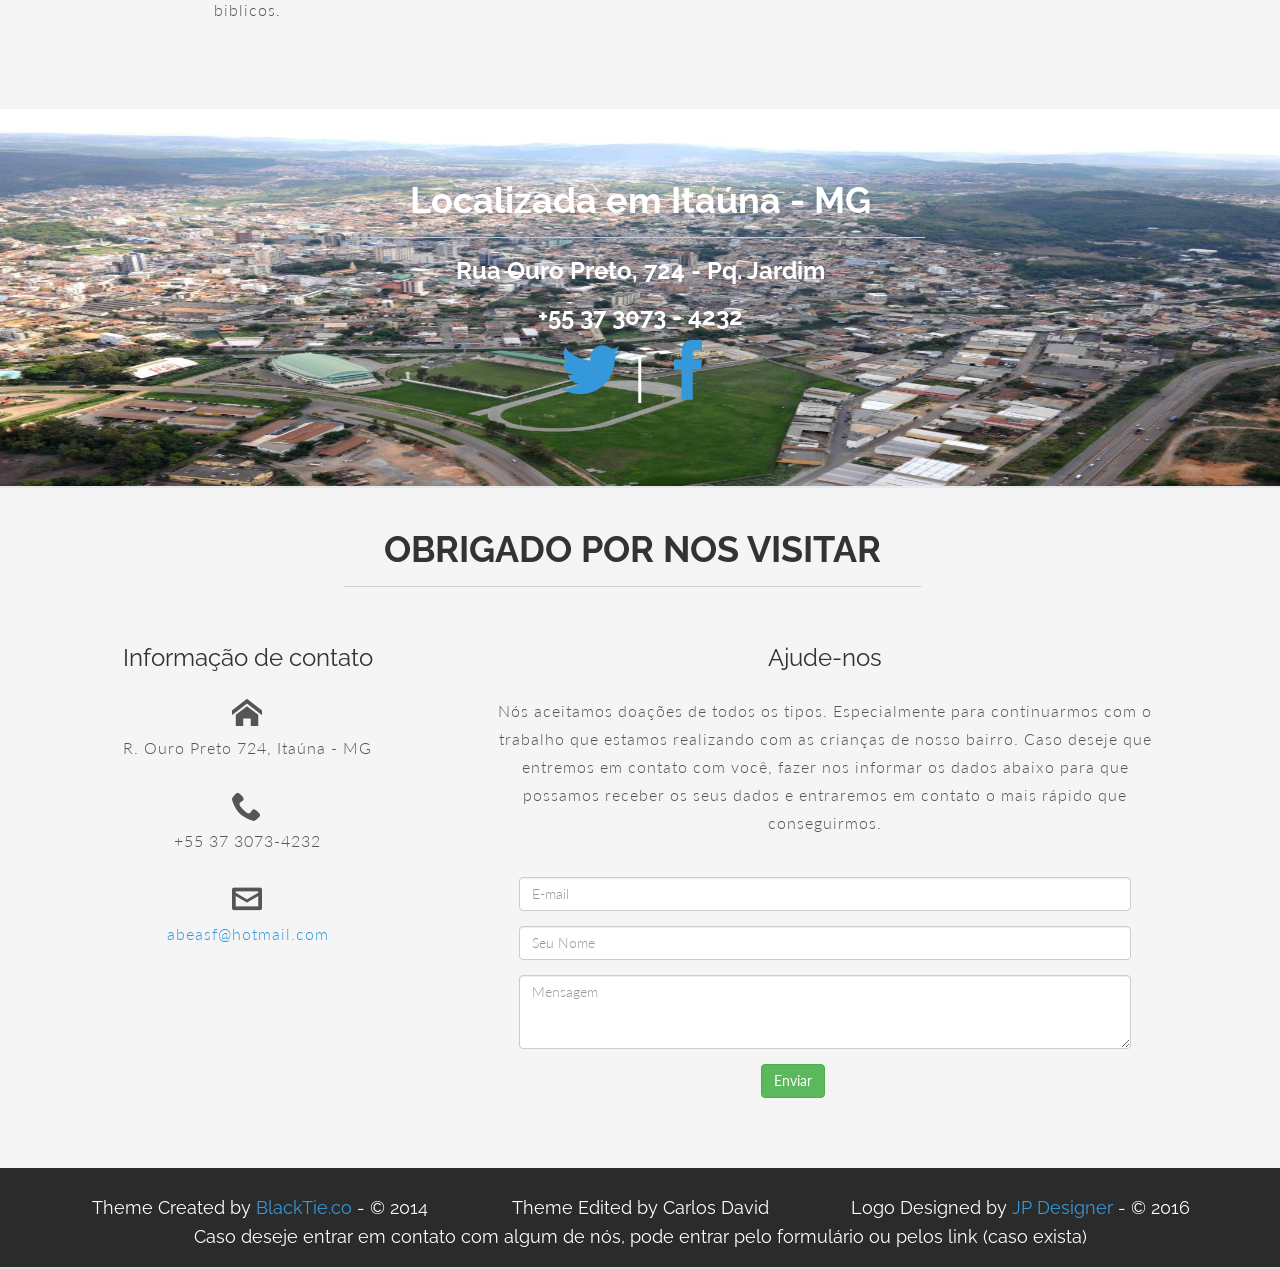
==== commit d0c86359: "Retirando modal de treinamento" ====
--- a/index.html
+++ b/index.html
@@ -53,36 +53,6 @@
 			</div>
 		</div>
 	</div> -->
-
-	<div class="container">
-		<!-- Modal -->
-		<div class="modal show" id="myModal" role="dialog">
-		  <div class="modal-dialog">
-		  
-			<!-- Modal content-->
-			<div class="modal-content">
-			  <div class="modal-header">
-				<button type="button" class="close" data-dismiss="modal">&times;</button>
-				<h4 class="modal-title">Treinamento do Pepe - 07/2019</h4>
-			  </div>
-			  <div class="modal-body">
-				<p>
-					<img class="img-responsive" src="assets/img/modal/treinamento0719.jpg"/>
-				</p>
-			  </div>
-			  <div class="modal-footer">
-				<button type="button" class="btn btn-default" 
-				data-dismiss="modal" 
-				onclick = "$('.modal').removeClass('show').addClass('fade');">
-				Fechar
-			</button>
-			  </div>
-			</div>
-			
-		  </div>
-		</div>
-		
-	  </div>
 
 	<div id="navbar-main">
 		<!-- Fixed navbar -->
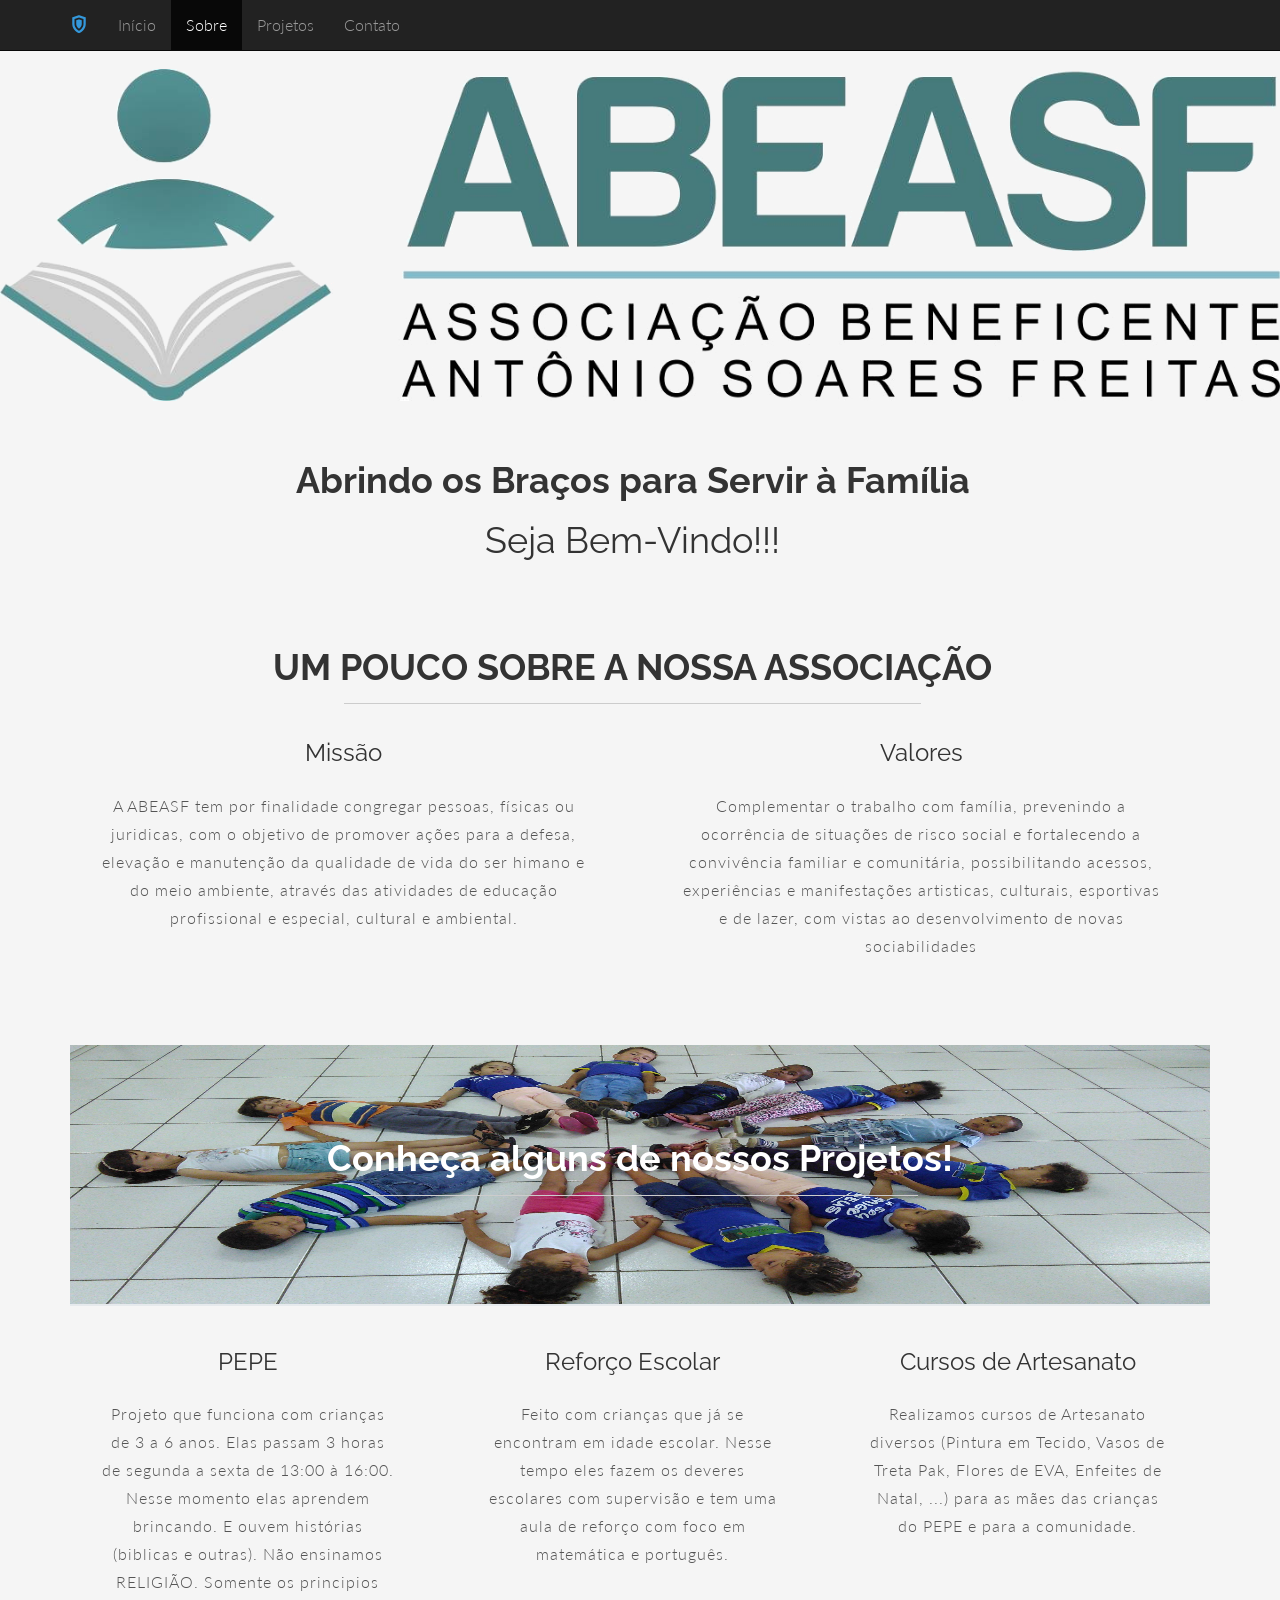
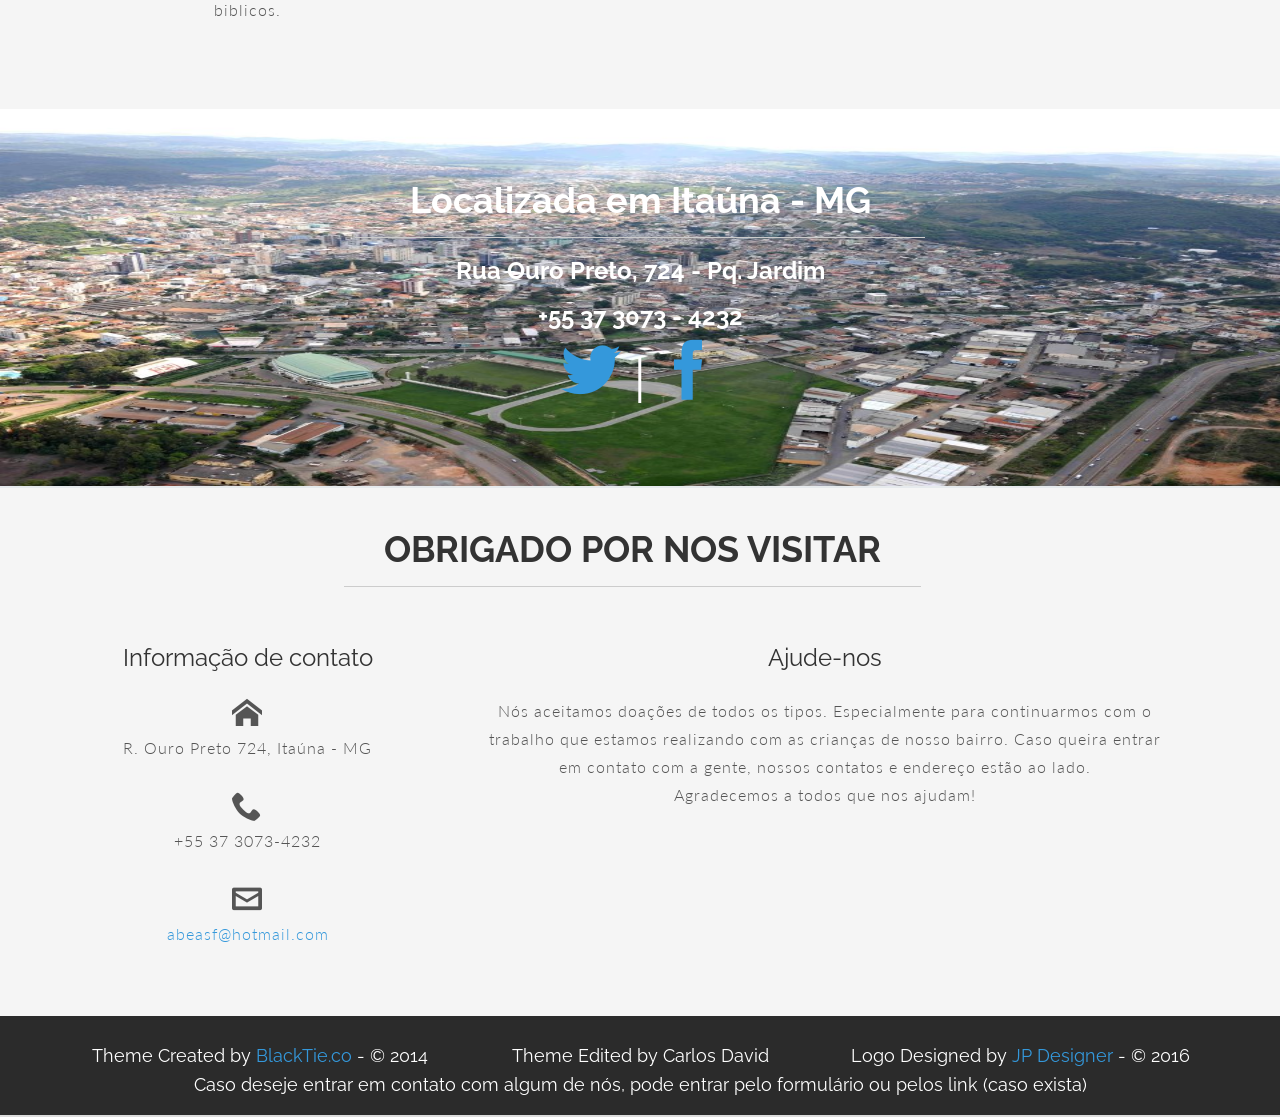
==== commit c4ae3b90: "retirando form de contato por email" ====
--- a/index.html
+++ b/index.html
@@ -192,43 +192,10 @@
 				<div class="col-lg-8">
 					<h3>Ajude-nos</h3>
 					<p> Nós aceitamos doações de todos os tipos. Especialmente para continuarmos com o trabalho que
-						estamos realizando com as crianças de nosso bairro. Caso deseje que entremos em contato com
-						você, fazer nos informar os dados abaixo para que possamos receber os seus dados e entraremos em
-						contato o mais rápido que conseguirmos. </p>
-
-					<form class="form-horizontal" role="form" id="form">
-
-						<div id="spanEmail"></div>
-						<div class="form-group">
-							<label for="inputEmail1" class="col-lg-1 control-label"></label>
-							<div class="col-lg-10">
-								<input type="email" class="form-control" id="inputEmail" name="email"
-									placeholder="E-mail" required="required">
-							</div>
-						</div>
-						<div class="form-group">
-							<label for="text1" class="col-lg-1 control-label"></label>
-							<div class="col-lg-10">
-								<input type="text" class="form-control" id="inputNome" name="nome"
-									placeholder="Seu Nome" required="required">
-							</div>
-						</div>
-
-						<div class="form-group">
-							<label for="text1" class="col-lg-1 control-label"></label>
-							<div class="col-lg-10">
-								<textarea class="form-control" id="inputMsg" name="inputMsg" cols="84" rows="3"
-									placeholder="Mensagem" required="required"></textarea>
-							</div>
-						</div>
-
-						<div class="form-group">
-							<div class="col-lg-11">
-								<button type="submit" class="btn btn-success">Enviar</button>
-							</div>
-						</div>
-
-					</form><!-- form -->
+						estamos realizando com as crianças de nosso bairro. Caso queira entrar em contato com a gente,
+					nossos contatos e endereço estão ao lado.  
+						<br>
+						Agradecemos a todos que nos ajudam!
 					</p>
 				</div><!-- col -->
 
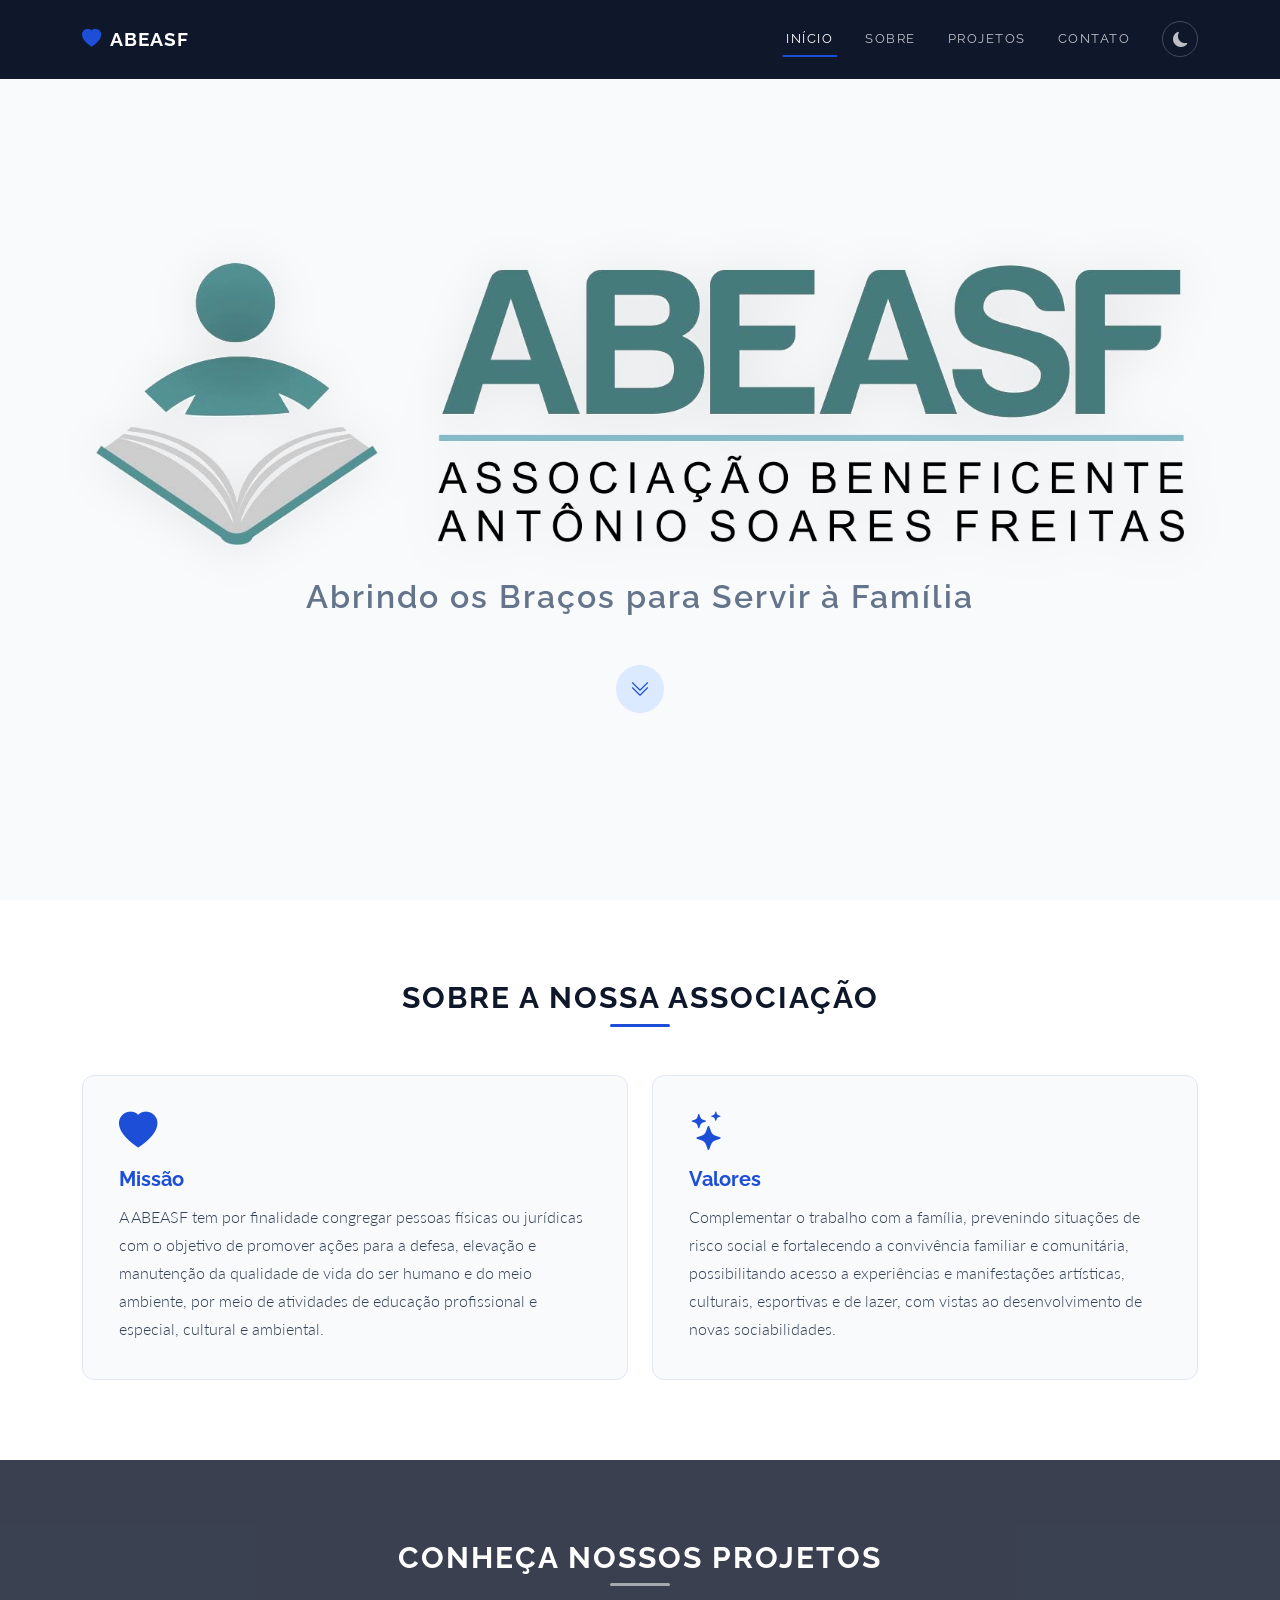
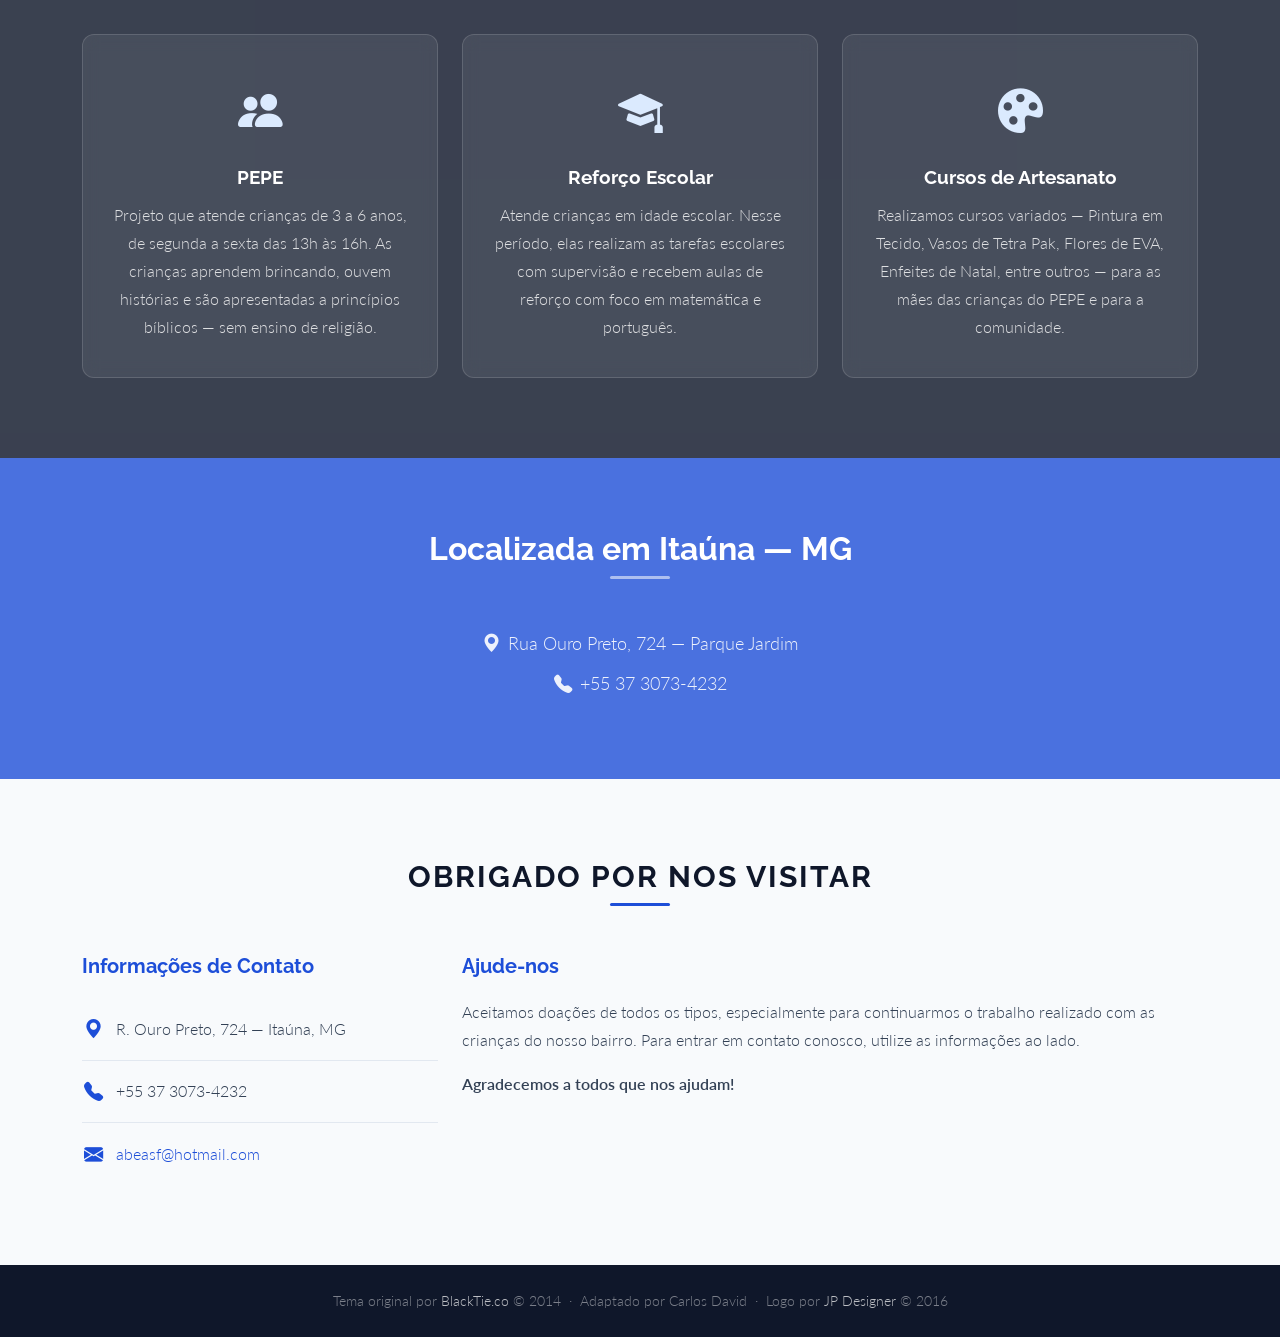
==== commit a929b8c8: "versao2 do site" ====
--- a/index.html
+++ b/index.html
@@ -1,258 +1,222 @@
 <!DOCTYPE html>
-<html lang="en">
+<html lang="pt-BR">
 
 <head>
-	<meta charset="utf-8">
-	<meta name="viewport" content="width=device-width, initial-scale=1.0">
-	<meta name="description" content="SHIELD - Free Bootstrap 3 Theme">
-	<meta name="author" content="Carlos Alvarez - Alvarez.is - blacktie.co">
-	<link rel="shortcut icon" href="assets/ico/favicon.png">
-
-	<title> ABEASF - Assoc. Benef. Antonio Soares Freitas</title>
-	<link rel="shortcut icon" href="assets/img/favicon.ico">
-	
-	<!-- Bootstrap core CSS -->
-	<link rel="stylesheet" href="assets/css/bootstrap.css">
-
-	<!-- Custom styles for this template -->
-	<link href="assets/css/main.css" rel="stylesheet">
-	<link rel="stylesheet" href="assets/css/icomoon.css">
-	<link href="assets/css/animate-custom.css" rel="stylesheet">
-
-	<link href='http://fonts.googleapis.com/css?family=Lato:300,400,700,300italic,400italic' rel='stylesheet'
-		type='text/css'>
-	<link href='http://fonts.googleapis.com/css?family=Raleway:400,300,700' rel='stylesheet' type='text/css'>
-
-	<script src="assets/js/jquery.min.js"></script>
-	<script type="text/javascript" src="assets/js/bootstrap.min.js"></script>
-	<script type="text/javascript" src="assets/js/modernizr.custom.js"></script>
-	<script type="text/javascript" src="assets/js/ajax-enviar.js"></script>
-	<script src="assets/css/ModalShow.css"></script>
-	<script src="assets/js/ModalShow.js"></script>
-
-	<!-- <script type="text/javascript">
-		$(window).on('load',function(){
-			$('#myModal').modal('show');
-		});
-	</script> -->
-
-	<!-- HTML5 shim and Respond.js IE8 support of HTML5 elements and media queries -->
-	<!--[if lt IE 9]>
-      <script src="assets/js/html5shiv.js"></script>
-      <script src="assets/js/respond.min.js"></script>
-    <![endif]-->
+    <meta charset="utf-8">
+    <meta name="viewport" content="width=device-width, initial-scale=1.0">
+    <meta name="description" content="ABEASF — Associação Beneficente Antonio Soares Freitas. Abrindo os braços para servir à família em Itaúna, MG.">
+    <title>ABEASF — Associação Beneficente Antonio Soares Freitas</title>
+    <link rel="shortcut icon" href="assets/img/favicon.ico">
+    <!-- Anti-flash: aplica o tema salvo antes dos estilos renderizarem -->
+    <script>(function(){var t=localStorage.getItem('theme')||'light';document.documentElement.setAttribute('data-theme',t);})();</script>
+
+    <!-- Bootstrap 5 -->
+    <link href="https://cdn.jsdelivr.net/npm/bootstrap@5.3.3/dist/css/bootstrap.min.css" rel="stylesheet">
+    <!-- Bootstrap Icons -->
+    <link href="https://cdn.jsdelivr.net/npm/bootstrap-icons@1.11.3/font/bootstrap-icons.min.css" rel="stylesheet">
+    <!-- Google Fonts -->
+    <link rel="preconnect" href="https://fonts.googleapis.com">
+    <link rel="preconnect" href="https://fonts.gstatic.com" crossorigin>
+    <link href="https://fonts.googleapis.com/css2?family=Lato:ital,wght@0,300;0,400;0,700;1,300;1,400&family=Raleway:wght@300;400;700&display=swap" rel="stylesheet">
+    <!-- Estilos customizados -->
+    <link href="assets/css/main.css" rel="stylesheet">
 </head>
 
-<body data-spy="scroll" data-offset="0" data-target="#navbar-main">
-
-	<!-- <div class="modal show" id="modal_boasVindas">
-		<div class="modal-box" style="z-index: 999;">
-			<div class="modal-header"></div>
-			<div class="modal-content" id="modal-load">
-			  <img class="img-responsive" src="assets/img/modal/treinamento0719.jpg"/>
-			</div>
-		</div>
-	</div> -->
-
-	<div id="navbar-main">
-		<!-- Fixed navbar -->
-		<div class="navbar navbar-inverse navbar-fixed-top">
-			<div class="container">
-				<div class="navbar-header">
-					<button type="button" class="navbar-toggle" data-toggle="collapse" data-target=".navbar-collapse">
-						<span class="icon icon-shield" style="font-size:30px; color:#3498db;"></span>
-					</button>
-					<a class="navbar-brand hidden-xs hidden-sm" href="#home"><span class="icon icon-shield"
-							style="font-size:18px; color:#3498db;"></span></a>
-				</div>
-				<div class="navbar-collapse collapse">
-					<ul class="nav navbar-nav">
-						<li><a href="#home" class="smoothScroll">Início</a></li>
-						<li> <a href="#about" class="smoothScroll"> Sobre</a></li>
-						<li> <a href="#projetos" class="smoothScroll"> Projetos</a></li>
-						<li> <a href="#contact" class="smoothScroll"> Contato</a></li>
-				</div>
-				<!--/.nav-collapse -->
-			</div>
-		</div>
-	</div>
-
-
-
-	<!-- ==== HEADERWRAP ==== -->
-	<div id="headerwrap" id="home" name="home">
-		<header class="clearfix">
-			<img src="assets/img/logo-trans.png" alt="" class="img-responsive">
-		</header>
-	</div><!-- /headerwrap -->
-
-	<!-- ==== GREYWRAP ==== -->
-	<div id="greywrap">
-		<div class="row">
-			<h1 class="centered">Abrindo os Braços para Servir à Família<h1>
-					Seja Bem-Vindo!!!
-		</div><!-- greywrap -->
-
-		<!-- ==== ABOUT ==== -->
-		<div class="container" id="about" name="about">
-			<div class="row white">
-				<br>
-				<h1 class="centered">UM POUCO SOBRE A NOSSA ASSOCIAÇÃO</h1>
-				<hr>
-
-				<div class="col-lg-6">
-					<h3>Missão</h3>
-					<p>A ABEASF tem por finalidade congregar pessoas, físicas ou juridicas, com o objetivo de promover
-						ações para a defesa, elevação e manutenção da qualidade de vida do ser himano e do meio
-						ambiente, através das atividades de educação profissional e especial, cultural e ambiental.</p>
-				</div><!-- col-lg-6 -->
-
-				<div class="col-lg-6">
-					<h3>Valores</h3>
-					<p>Complementar o trabalho com família, prevenindo a ocorrência de situações de risco social e
-						fortalecendo a convivência familiar e comunitária, possibilitando acessos, experiências e
-						manifestações artisticas, culturais, esportivas e de lazer, com vistas ao desenvolvimento de
-						novas sociabilidades</p>
-				</div><!-- col-lg-6 -->
-
-				<p> </p>
-			</div><!-- row -->
-		</div><!-- container -->
-
-		<div class="container" id="projetos" name="projetos">
-			<section class="section-divider divider4 container-fluid">
-				<br>
-				<br>
-				<h1 class="centered titulo">Conheça alguns de nossos Projetos!</h1>
-				<hr>
-
-				<br>
-
-			</section>
-
-			<div class="row white">
-				<br>
-
-
-				<div class="col-lg-4">
-					<h3> PEPE </h3>
-					<p>Projeto que funciona com crianças de 3 a 6 anos. Elas passam 3 horas de segunda a sexta de 13:00
-						à 16:00. Nesse momento elas aprendem brincando. E ouvem histórias (biblicas e outras). Não
-						ensinamos RELIGIÃO. Somente os principios biblicos. </p>
-				</div><!-- col-lg-6 -->
-
-				<div class="col-lg-4">
-					<h3> Reforço Escolar </h3>
-					<p> Feito com crianças que já se encontram em idade escolar. Nesse tempo eles fazem os deveres
-						escolares com supervisão e tem uma aula de reforço com foco em matemática e português. </p>
-				</div><!-- col-lg-6 -->
-
-				<div class="col-lg-4">
-					<H3> Cursos de Artesanato </H3>
-					<p> Realizamos cursos de Artesanato diversos (Pintura em Tecido, Vasos de Treta Pak, Flores de EVA,
-						Enfeites de Natal, ...) para as mães das crianças do PEPE e para a comunidade. </p>
-				</div><!-- col-lg-6 -->
-
-				<p> </p>
-			</div><!-- row -->
-		</div><!-- container -->
-
-
-		<!-- ==== SECTION DIVIDER6 ==== -->
-		<section class="section-divider divider6">
-			<div class="container">
-				<br>
-				<h1 class="adress">Localizada em Itaúna - MG</h1>
-				<hr class="adress">
-				<h3 class="adress">Rua Ouro Preto, 724 - Pq. Jardim</h3>
-				<h3 class="adress">+55 37 3073 - 4232</h3>
-				<h3 class="adress traco"><a class="icon icon-twitter" href="#"></a> | <a class="icon icon-facebook"
-						href="#"></a></h3>
-			</div><!-- container -->
-		</section><!-- section -->
-
-		<div class="container" id="contact" name="contact">
-			<div class="row">
-				<br>
-				<h1 class="centered">OBRIGADO POR NOS VISITAR</h1>
-				<hr>
-				<br>
-
-				<div class="col-lg-4">
-					<h3>Informação de contato</h3>
-					<p><span class="icon-contato icon-home"></span>
-						<br> R. Ouro Preto 724, Itaúna - MG <br><br />
-						<span class="icon-contato icon-phone"></span>
-						<br> +55 37 3073-4232 <br><br />
-						<span class="icon-contato icon-envelop"></span> <a href="#">
-							<br> abeasf@hotmail.com</a> <br><br />
-					</p>
-				</div><!-- col -->
-
-				<div class="col-lg-8">
-					<h3>Ajude-nos</h3>
-					<p> Nós aceitamos doações de todos os tipos. Especialmente para continuarmos com o trabalho que
-						estamos realizando com as crianças de nosso bairro. Caso queira entrar em contato com a gente,
-					nossos contatos e endereço estão ao lado.  
-						<br>
-						Agradecemos a todos que nos ajudam!
-					</p>
-				</div><!-- col -->
-
-
-			</div><!-- row -->
-
-		</div><!-- container -->
-		<footer>
-			<small>
-				<div id="footerwrap">
-					<div class="container ">
-						<div class="col-lg-4">
-							<h4>Theme Created by <a href="http://blacktie.co">BlackTie.co</a> - &copy; 2014</h4>
-						</div>
-
-						<div class="col-lg-4">
-							<h4>Theme Edited by Carlos David </h4>
-						</div>
-
-						<div class="col-lg-4">
-							<h4>Logo Designed by <a href="http://www.joaopaulodesigner.com/">JP Designer</a> - &copy;
-								2016</h4>
-						</div>
-
-						<h4>Caso deseje entrar em contato com algum de nós, pode entrar pelo formulário ou pelos link
-							(caso exista)</h4>
-
-					</div>
-				</div>
-		</footer>
-		</small>
-
-		<!-- Bootstrap core JavaScript
-    ================================================== -->
-		<!-- Placed at the end of the document so the pages load faster -->
-
-		<script type="text/javascript" src="assets/js/retina.js"></script>
-		<script type="text/javascript" src="assets/js/jquery.easing.1.3.js"></script>
-		<script type="text/javascript" src="assets/js/smoothscroll.js"></script>
-		<script type="text/javascript" src="assets/js/jquery-func.js"></script>
-
-		<!-- <script>
-			var janela = new ModalShow('modal_boasVindas', false);
-		   /*
-		   parâmetros: 
-		   1 - "id_que_voce_quiser" : É o id da estrutura HTML
-		   2 - "false" : É o conteúdo interno, mesmo que feche a janela o conteúdo não será apagado
-		   */
-		 
-		   janela.open('Treinamento do PEPE Crescer', true);
-		   /*
-		   parâmetros: 
-		   1 - "O título que você quiser" : Título da janela
-		   2 - "true" : Quer dize que o botão de fechar deve ser exibido
-		   */
-		 </script> -->
+<body data-bs-spy="scroll" data-bs-target="#navbar-main" data-bs-offset="80">
+
+    <!-- NAVBAR -->
+    <nav id="navbar-main" class="navbar navbar-expand-lg navbar-dark fixed-top">
+        <div class="container">
+            <a class="navbar-brand" href="#home">
+                <i class="bi bi-heart-fill me-2"></i>ABEASF
+            </a>
+            <div class="collapse navbar-collapse" id="navbarNav">
+                <ul class="navbar-nav ms-auto">
+                    <li class="nav-item"><a class="nav-link" href="#home">Início</a></li>
+                    <li class="nav-item"><a class="nav-link" href="#about">Sobre</a></li>
+                    <li class="nav-item"><a class="nav-link" href="#projetos">Projetos</a></li>
+                    <li class="nav-item"><a class="nav-link" href="#contact">Contato</a></li>
+                </ul>
+            </div>
+            <button class="theme-toggle ms-auto ms-lg-3" id="themeToggle" aria-label="Alternar tema">
+                <i class="bi bi-moon-fill" id="themeIcon"></i>
+            </button>
+            <button class="navbar-toggler border-0 d-lg-none ms-2" type="button" data-bs-toggle="collapse"
+                data-bs-target="#navbarNav" aria-controls="navbarNav" aria-expanded="false"
+                aria-label="Abrir menu de navegação">
+                <span class="navbar-toggler-icon"></span>
+            </button>
+        </div>
+    </nav>
+
+    <!-- HERO -->
+    <section id="home" class="section-hero">
+        <div class="container text-center">
+            <img src="assets/img/logo-trans.png" alt="Logotipo da ABEASF" class="img-fluid hero-logo">
+            <p class="hero-tagline">Abrindo os Braços para Servir à Família</p>
+            <a href="#about" class="btn-scroll-down" aria-label="Rolar para baixo">
+                <i class="bi bi-chevron-double-down"></i>
+            </a>
+        </div>
+    </section>
+
+    <!-- SOBRE -->
+    <section id="about" class="section-about">
+        <div class="container">
+            <h2 class="section-title">Sobre a Nossa Associação</h2>
+            <hr class="section-hr">
+            <div class="row g-4">
+                <div class="col-md-6">
+                    <div class="feature-card">
+                        <div class="feature-icon">
+                            <i class="bi bi-heart-fill"></i>
+                        </div>
+                        <h3>Missão</h3>
+                        <p>A ABEASF tem por finalidade congregar pessoas físicas ou jurídicas com o objetivo de
+                            promover ações para a defesa, elevação e manutenção da qualidade de vida do ser
+                            humano e do meio ambiente, por meio de atividades de educação profissional e
+                            especial, cultural e ambiental.</p>
+                    </div>
+                </div>
+                <div class="col-md-6">
+                    <div class="feature-card">
+                        <div class="feature-icon">
+                            <i class="bi bi-stars"></i>
+                        </div>
+                        <h3>Valores</h3>
+                        <p>Complementar o trabalho com a família, prevenindo situações de risco social e
+                            fortalecendo a convivência familiar e comunitária, possibilitando acesso a
+                            experiências e manifestações artísticas, culturais, esportivas e de lazer, com
+                            vistas ao desenvolvimento de novas sociabilidades.</p>
+                    </div>
+                </div>
+            </div>
+        </div>
+    </section>
+
+    <!-- PROJETOS -->
+    <section id="projetos" class="section-projects">
+        <div class="overlay"></div>
+        <div class="container position-relative">
+            <h2 class="section-title text-white">Conheça Nossos Projetos</h2>
+            <hr class="section-hr light">
+            <div class="row g-4 justify-content-center">
+                <div class="col-lg-4 col-md-6">
+                    <div class="project-card">
+                        <i class="bi bi-people-fill project-icon"></i>
+                        <h3>PEPE</h3>
+                        <p>Projeto que atende crianças de 3 a 6 anos, de segunda a sexta das 13h às 16h. As
+                            crianças aprendem brincando, ouvem histórias e são apresentadas a princípios
+                            bíblicos — sem ensino de religião.</p>
+                    </div>
+                </div>
+                <div class="col-lg-4 col-md-6">
+                    <div class="project-card">
+                        <i class="bi bi-mortarboard-fill project-icon"></i>
+                        <h3>Reforço Escolar</h3>
+                        <p>Atende crianças em idade escolar. Nesse período, elas realizam as tarefas escolares
+                            com supervisão e recebem aulas de reforço com foco em matemática e português.</p>
+                    </div>
+                </div>
+                <div class="col-lg-4 col-md-6">
+                    <div class="project-card">
+                        <i class="bi bi-palette-fill project-icon"></i>
+                        <h3>Cursos de Artesanato</h3>
+                        <p>Realizamos cursos variados — Pintura em Tecido, Vasos de Tetra Pak, Flores de EVA,
+                            Enfeites de Natal, entre outros — para as mães das crianças do PEPE e para a
+                            comunidade.</p>
+                    </div>
+                </div>
+            </div>
+        </div>
+    </section>
+
+    <!-- LOCALIZAÇÃO -->
+    <section class="section-location">
+        <div class="overlay"></div>
+        <div class="container position-relative text-center">
+            <h2>Localizada em Itaúna — MG</h2>
+            <hr class="section-hr light">
+            <p class="location-info">
+                <i class="bi bi-geo-alt-fill me-2"></i>Rua Ouro Preto, 724 — Parque Jardim
+            </p>
+            <p class="location-info">
+                <i class="bi bi-telephone-fill me-2"></i>+55 37 3073-4232
+            </p>
+        </div>
+    </section>
+
+    <!-- CONTATO -->
+    <section id="contact" class="section-contact">
+        <div class="container">
+            <h2 class="section-title">Obrigado por Nos Visitar</h2>
+            <hr class="section-hr">
+            <div class="row g-4">
+                <div class="col-lg-4">
+                    <h3 class="contact-subtitle">Informações de Contato</h3>
+                    <ul class="contact-list">
+                        <li>
+                            <i class="bi bi-geo-alt-fill"></i>
+                            <span>R. Ouro Preto, 724 — Itaúna, MG</span>
+                        </li>
+                        <li>
+                            <i class="bi bi-telephone-fill"></i>
+                            <span>+55 37 3073-4232</span>
+                        </li>
+                        <li>
+                            <i class="bi bi-envelope-fill"></i>
+                            <a href="mailto:abeasf@hotmail.com">abeasf@hotmail.com</a>
+                        </li>
+                    </ul>
+                </div>
+                <div class="col-lg-8">
+                    <h3 class="contact-subtitle">Ajude-nos</h3>
+                    <p>Aceitamos doações de todos os tipos, especialmente para continuarmos o trabalho
+                        realizado com as crianças do nosso bairro. Para entrar em contato conosco, utilize
+                        as informações ao lado.</p>
+                    <p class="fw-semibold">Agradecemos a todos que nos ajudam!</p>
+                </div>
+            </div>
+        </div>
+    </section>
+
+    <!-- RODAPÉ -->
+    <footer class="site-footer">
+        <div class="container text-center">
+            <p>Tema original por <a href="https://blacktie.co" target="_blank" rel="noopener noreferrer">BlackTie.co</a>
+                &copy; 2014 &nbsp;&middot;&nbsp;
+                Adaptado por Carlos David &nbsp;&middot;&nbsp;
+                Logo por <a href="https://www.joaopaulodesigner.com/" target="_blank" rel="noopener noreferrer">JP Designer</a>
+                &copy; 2016</p>
+        </div>
+    </footer>
+
+    <!-- Bootstrap 5 JS -->
+    <script src="https://cdn.jsdelivr.net/npm/bootstrap@5.3.3/dist/js/bootstrap.bundle.min.js"></script>
+    <script>
+        window.addEventListener('scroll', function () {
+            document.getElementById('navbar-main').classList.toggle('scrolled', window.scrollY > 50);
+        });
+
+        (function () {
+            var html = document.documentElement;
+            var btn  = document.getElementById('themeToggle');
+            var icon = document.getElementById('themeIcon');
+
+            function setTheme(theme) {
+                html.setAttribute('data-theme', theme);
+                localStorage.setItem('theme', theme);
+                icon.className = theme === 'dark' ? 'bi bi-sun-fill' : 'bi bi-moon-fill';
+            }
+
+            // Sincroniza o ícone com o tema já aplicado pelo script do <head>
+            setTheme(html.getAttribute('data-theme') || 'light');
+
+            btn.addEventListener('click', function () {
+                setTheme(html.getAttribute('data-theme') === 'dark' ? 'light' : 'dark');
+            });
+        })();
+    </script>
 
 </body>
-
-</html>+</html>
--- a/assets/css/main.css
+++ b/assets/css/main.css
@@ -0,0 +1,467 @@
+/* ==========================================================================
+   Variáveis CSS
+   ========================================================================== */
+:root {
+    --primary:        #1d4ed8;
+    --primary-dark:   #1e3a8a;
+    --primary-light:  #dbeafe;
+    --dark:           #0f172a;
+    --text:           #334155;
+    --text-muted:     #64748b;
+    --light-bg:       #f8fafc;
+    --border:         #e2e8f0;
+    --shadow-md:      0 4px 12px rgba(0, 0, 0, .10);
+    --shadow-lg:      0 10px 30px rgba(0, 0, 0, .13);
+    --radius:         .75rem;
+    --transition:     .25s ease;
+    --navbar-h:       76px;
+}
+
+/* ==========================================================================
+   Base
+   ========================================================================== */
+html {
+    scroll-behavior: smooth;
+}
+
+body {
+    font-family: 'Lato', sans-serif;
+    font-weight: 300;
+    font-size: 16px;
+    color: var(--text);
+    line-height: 1.75;
+}
+
+h1, h2, h3, h4, h5, h6 {
+    font-family: 'Raleway', sans-serif;
+    font-weight: 700;
+    color: var(--dark);
+}
+
+a {
+    color: var(--primary);
+    text-decoration: none;
+    transition: color var(--transition);
+}
+
+a:hover {
+    color: var(--primary-dark);
+}
+
+::selection {
+    background: var(--primary);
+    color: #fff;
+}
+
+/* ==========================================================================
+   Utilitários compartilhados
+   ========================================================================== */
+.section-title {
+    text-align: center;
+    font-size: 1.85rem;
+    letter-spacing: 2px;
+    text-transform: uppercase;
+    margin-bottom: .5rem;
+}
+
+.section-hr {
+    width: 60px;
+    height: 3px;
+    background: var(--primary);
+    border: none;
+    margin: 0 auto 3rem;
+    opacity: 1;
+    border-radius: 2px;
+}
+
+.section-hr.light {
+    background: rgba(255, 255, 255, .55);
+}
+
+.overlay {
+    position: absolute;
+    inset: 0;
+}
+
+/* ==========================================================================
+   Navbar
+   ========================================================================== */
+#navbar-main {
+    background: var(--dark);
+    padding: 1.1rem 0;
+    transition: padding var(--transition), box-shadow var(--transition);
+}
+
+#navbar-main.scrolled {
+    padding: .65rem 0;
+    box-shadow: 0 4px 20px rgba(0, 0, 0, .28);
+}
+
+.navbar-brand {
+    font-family: 'Raleway', sans-serif;
+    font-weight: 700;
+    font-size: 1.2rem;
+    letter-spacing: 1px;
+    color: #fff !important;
+}
+
+.navbar-brand i {
+    color: var(--primary);
+}
+
+.nav-link {
+    font-family: 'Raleway', sans-serif;
+    font-size: .82rem;
+    font-weight: 400;
+    letter-spacing: 1.5px;
+    text-transform: uppercase;
+    padding: .5rem 1rem !important;
+    color: rgba(255, 255, 255, .72) !important;
+    transition: color var(--transition);
+    position: relative;
+}
+
+.nav-link::after {
+    content: '';
+    position: absolute;
+    bottom: 2px;
+    left: 50%;
+    transform: translateX(-50%);
+    width: 0;
+    height: 2px;
+    background: var(--primary);
+    border-radius: 1px;
+    transition: width var(--transition);
+}
+
+.nav-link:hover,
+.nav-link.active {
+    color: #fff !important;
+}
+
+.nav-link:hover::after,
+.nav-link.active::after {
+    width: 70%;
+}
+
+.theme-toggle {
+    background: transparent;
+    border: 1px solid rgba(255, 255, 255, .22);
+    border-radius: 50%;
+    width: 36px;
+    height: 36px;
+    display: flex;
+    align-items: center;
+    justify-content: center;
+    color: rgba(255, 255, 255, .72);
+    cursor: pointer;
+    padding: 0;
+    flex-shrink: 0;
+    font-size: .95rem;
+    transition: background var(--transition), color var(--transition),
+                border-color var(--transition), transform var(--transition);
+}
+
+.theme-toggle:hover {
+    background: rgba(255, 255, 255, .12);
+    color: #fff;
+    border-color: rgba(255, 255, 255, .45);
+    transform: rotate(20deg);
+}
+
+/* ==========================================================================
+   Hero
+   ========================================================================== */
+.section-hero {
+    min-height: 100vh;
+    display: flex;
+    align-items: center;
+    justify-content: center;
+    background: var(--light-bg);
+    padding-top: var(--navbar-h);
+    text-align: center;
+}
+
+.hero-logo {
+    max-width: min(1280px, 85vw);
+    width: 100%;
+    margin-bottom: 1.5rem;
+    filter: drop-shadow(0 4px 24px rgba(0, 0, 0, .08));
+}
+
+.hero-tagline {
+    font-family: 'Raleway', sans-serif;
+    font-weight: 300;
+    font-size: 2rem;
+    font-weight: 600;
+    color: var(--text-muted);
+    letter-spacing: 2px;
+    margin-bottom: 2.5rem;
+}
+
+.btn-scroll-down {
+    display: inline-flex;
+    align-items: center;
+    justify-content: center;
+    width: 48px;
+    height: 48px;
+    border-radius: 50%;
+    background: var(--primary-light);
+    color: var(--primary);
+    font-size: 1.25rem;
+    animation: bounce 2.2s infinite;
+    transition: background var(--transition), color var(--transition);
+}
+
+.btn-scroll-down:hover {
+    background: var(--primary);
+    color: #fff;
+    animation: none;
+}
+
+@keyframes bounce {
+    0%, 100% { transform: translateY(0); }
+    50%       { transform: translateY(9px); }
+}
+
+/* ==========================================================================
+   Sobre
+   ========================================================================== */
+.section-about {
+    padding: 5rem 0;
+    background: #fff;
+}
+
+.feature-card {
+    padding: 2.25rem;
+    background: var(--light-bg);
+    border-radius: var(--radius);
+    border: 1px solid var(--border);
+    height: 100%;
+    transition: transform var(--transition), box-shadow var(--transition);
+}
+
+.feature-card:hover {
+    transform: translateY(-5px);
+    box-shadow: var(--shadow-lg);
+}
+
+.feature-icon {
+    font-size: 2.4rem;
+    color: var(--primary);
+    margin-bottom: 1rem;
+    line-height: 1;
+}
+
+.feature-card h3 {
+    font-size: 1.25rem;
+    color: var(--primary);
+    margin-bottom: .75rem;
+}
+
+.feature-card p {
+    color: var(--text);
+    margin-bottom: 0;
+}
+
+/* ==========================================================================
+   Projetos
+   ========================================================================== */
+.section-projects {
+    padding: 5rem 0;
+    background-image: url('../img/bg/pj.jpg');
+    background-size: cover;
+    background-position: center;
+    background-attachment: fixed;
+    position: relative;
+}
+
+.section-projects .overlay {
+    background: rgba(15, 23, 42, .82);
+}
+
+.project-card {
+    background: rgba(255, 255, 255, .07);
+    backdrop-filter: blur(8px);
+    -webkit-backdrop-filter: blur(8px);
+    border: 1px solid rgba(255, 255, 255, .14);
+    border-radius: var(--radius);
+    padding: 2.25rem 1.75rem;
+    text-align: center;
+    height: 100%;
+    transition: transform var(--transition), background var(--transition);
+}
+
+.project-card:hover {
+    transform: translateY(-6px);
+    background: rgba(255, 255, 255, .14);
+}
+
+.project-icon {
+    font-size: 2.8rem;
+    color: var(--primary-light);
+    margin-bottom: 1rem;
+    display: block;
+}
+
+.project-card h3 {
+    color: #fff;
+    font-size: 1.2rem;
+    margin-bottom: .75rem;
+}
+
+.project-card p {
+    color: rgba(255, 255, 255, .82);
+    margin-bottom: 0;
+}
+
+/* ==========================================================================
+   Localização
+   ========================================================================== */
+.section-location {
+    padding: 4.5rem 0;
+    background-image: url('../img/bg/itauna.jpg');
+    background-size: cover;
+    background-position: center;
+    background-attachment: fixed;
+    position: relative;
+    color: #fff;
+}
+
+.section-location .overlay {
+    background: rgba(29, 78, 216, .80);
+}
+
+.section-location h2 {
+    color: #fff;
+    font-size: 2rem;
+    text-align: center;
+    margin-bottom: .5rem;
+}
+
+.location-info {
+    color: rgba(255, 255, 255, .9);
+    font-size: 1.15rem;
+    margin-bottom: .5rem;
+}
+
+/* ==========================================================================
+   Contato
+   ========================================================================== */
+.section-contact {
+    padding: 5rem 0;
+    background: var(--light-bg);
+}
+
+.contact-subtitle {
+    font-size: 1.25rem;
+    color: var(--primary);
+    margin-bottom: 1.25rem;
+}
+
+.contact-list {
+    list-style: none;
+    padding: 0;
+    margin: 0;
+}
+
+.contact-list li {
+    display: flex;
+    align-items: center;
+    gap: .75rem;
+    padding: .875rem 0;
+    border-bottom: 1px solid var(--border);
+}
+
+.contact-list li:last-child {
+    border-bottom: none;
+}
+
+.contact-list i {
+    font-size: 1.2rem;
+    color: var(--primary);
+    flex-shrink: 0;
+    width: 1.4rem;
+    text-align: center;
+}
+
+/* ==========================================================================
+   Rodapé
+   ========================================================================== */
+.site-footer {
+    background: var(--dark);
+    padding: 1.5rem 0;
+    color: rgba(255, 255, 255, .45);
+    font-size: .875rem;
+}
+
+.site-footer p {
+    margin: 0;
+}
+
+.site-footer a {
+    color: rgba(255, 255, 255, .72);
+    transition: color var(--transition);
+}
+
+.site-footer a:hover {
+    color: var(--primary-light);
+}
+
+/* ==========================================================================
+   Responsivo
+   ========================================================================== */
+@media (max-width: 768px) {
+    .section-title {
+        font-size: 1.45rem;
+    }
+
+    .hero-tagline {
+        font-size: 1.05rem;
+        letter-spacing: 1px;
+    }
+
+    /* Parallax não funciona bem no iOS mobile */
+    .section-projects,
+    .section-location {
+        background-attachment: scroll;
+    }
+}
+
+/* ==========================================================================
+   Modo Escuro
+   ========================================================================== */
+[data-theme="dark"] {
+    --primary:        #60a5fa;
+    --primary-dark:   #3b82f6;
+    --primary-light:  #1d3461;
+    --dark:           #f1f5f9;
+    --text:           #cbd5e1;
+    --text-muted:     #94a3b8;
+    --light-bg:       #1e293b;
+    --border:         #334155;
+}
+
+[data-theme="dark"] body {
+    background-color: #0f172a;
+}
+
+[data-theme="dark"] #navbar-main {
+    background: #020617;
+}
+
+[data-theme="dark"] .section-hero {
+    background: #0f172a;
+}
+
+[data-theme="dark"] .section-about {
+    background: #0f172a;
+}
+
+[data-theme="dark"] .section-contact {
+    background: #0f172a;
+}
+
+[data-theme="dark"] .site-footer {
+    background: #020617;
+}
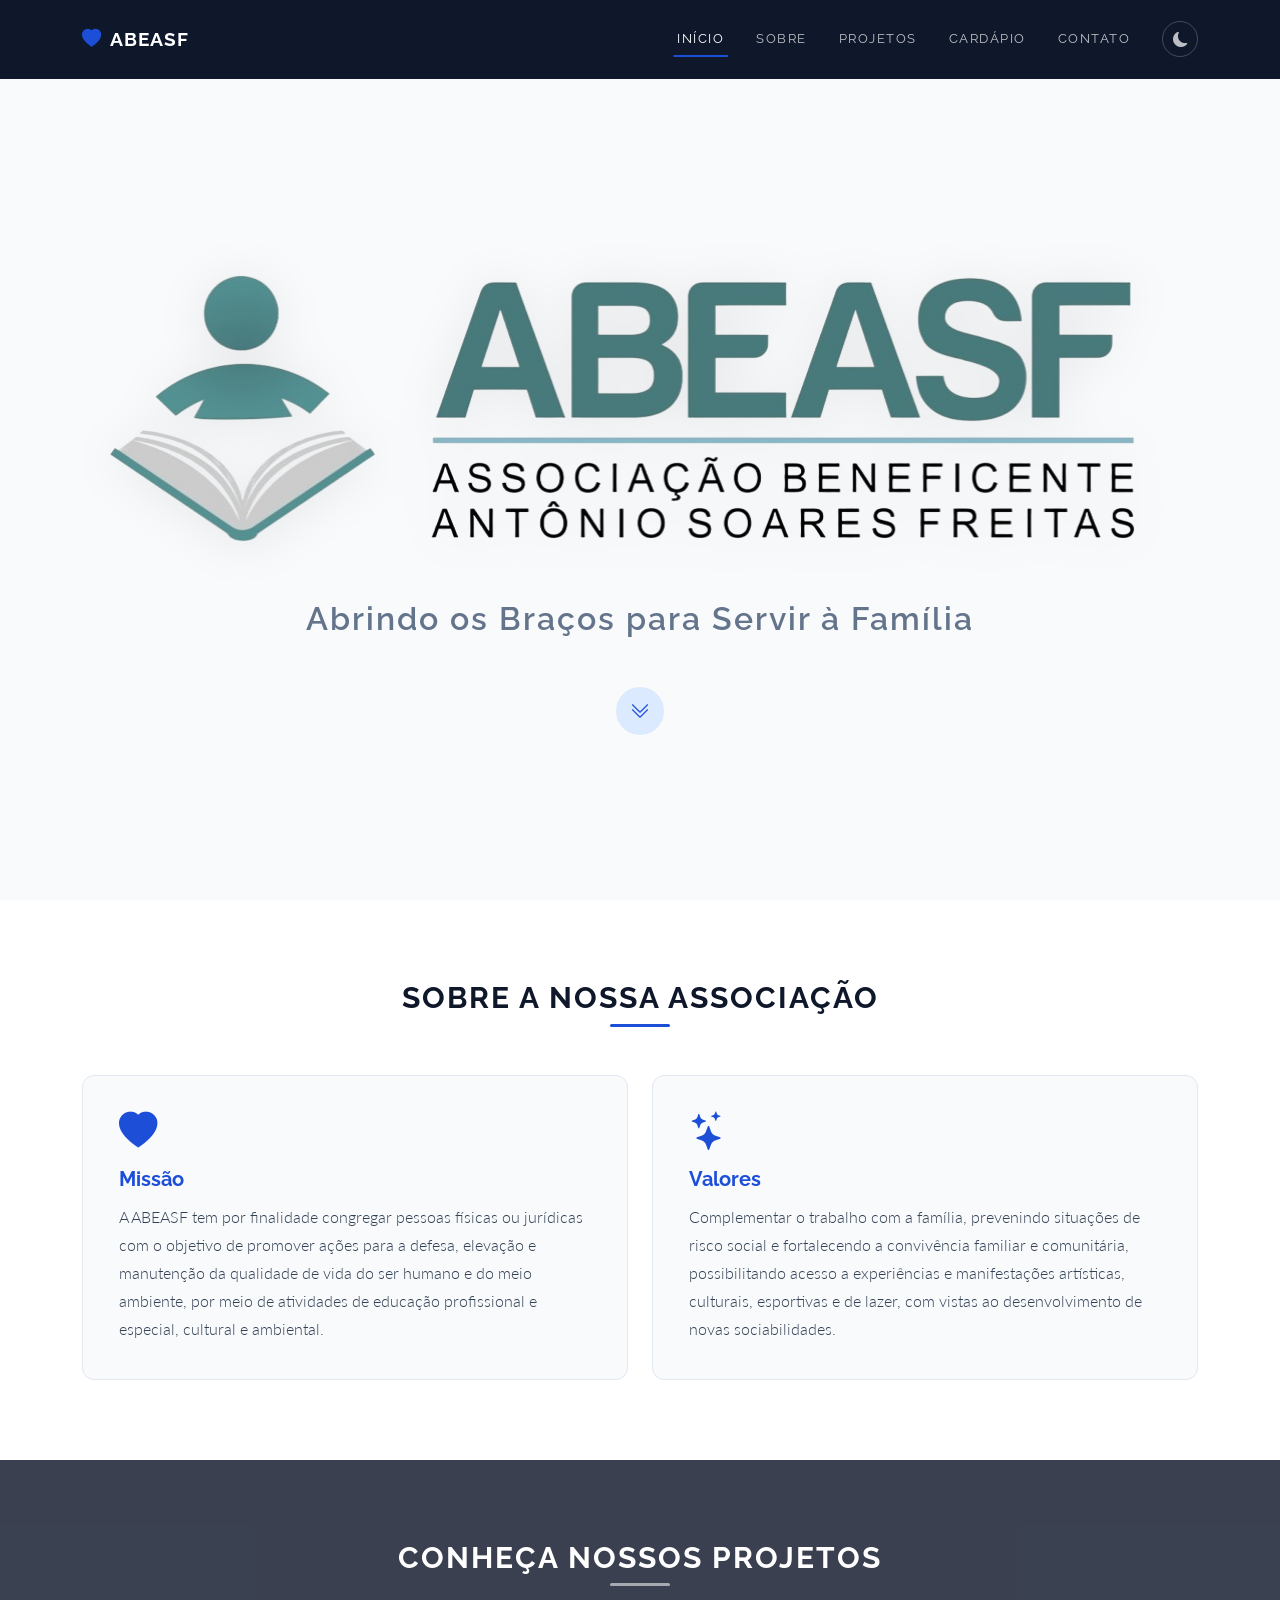
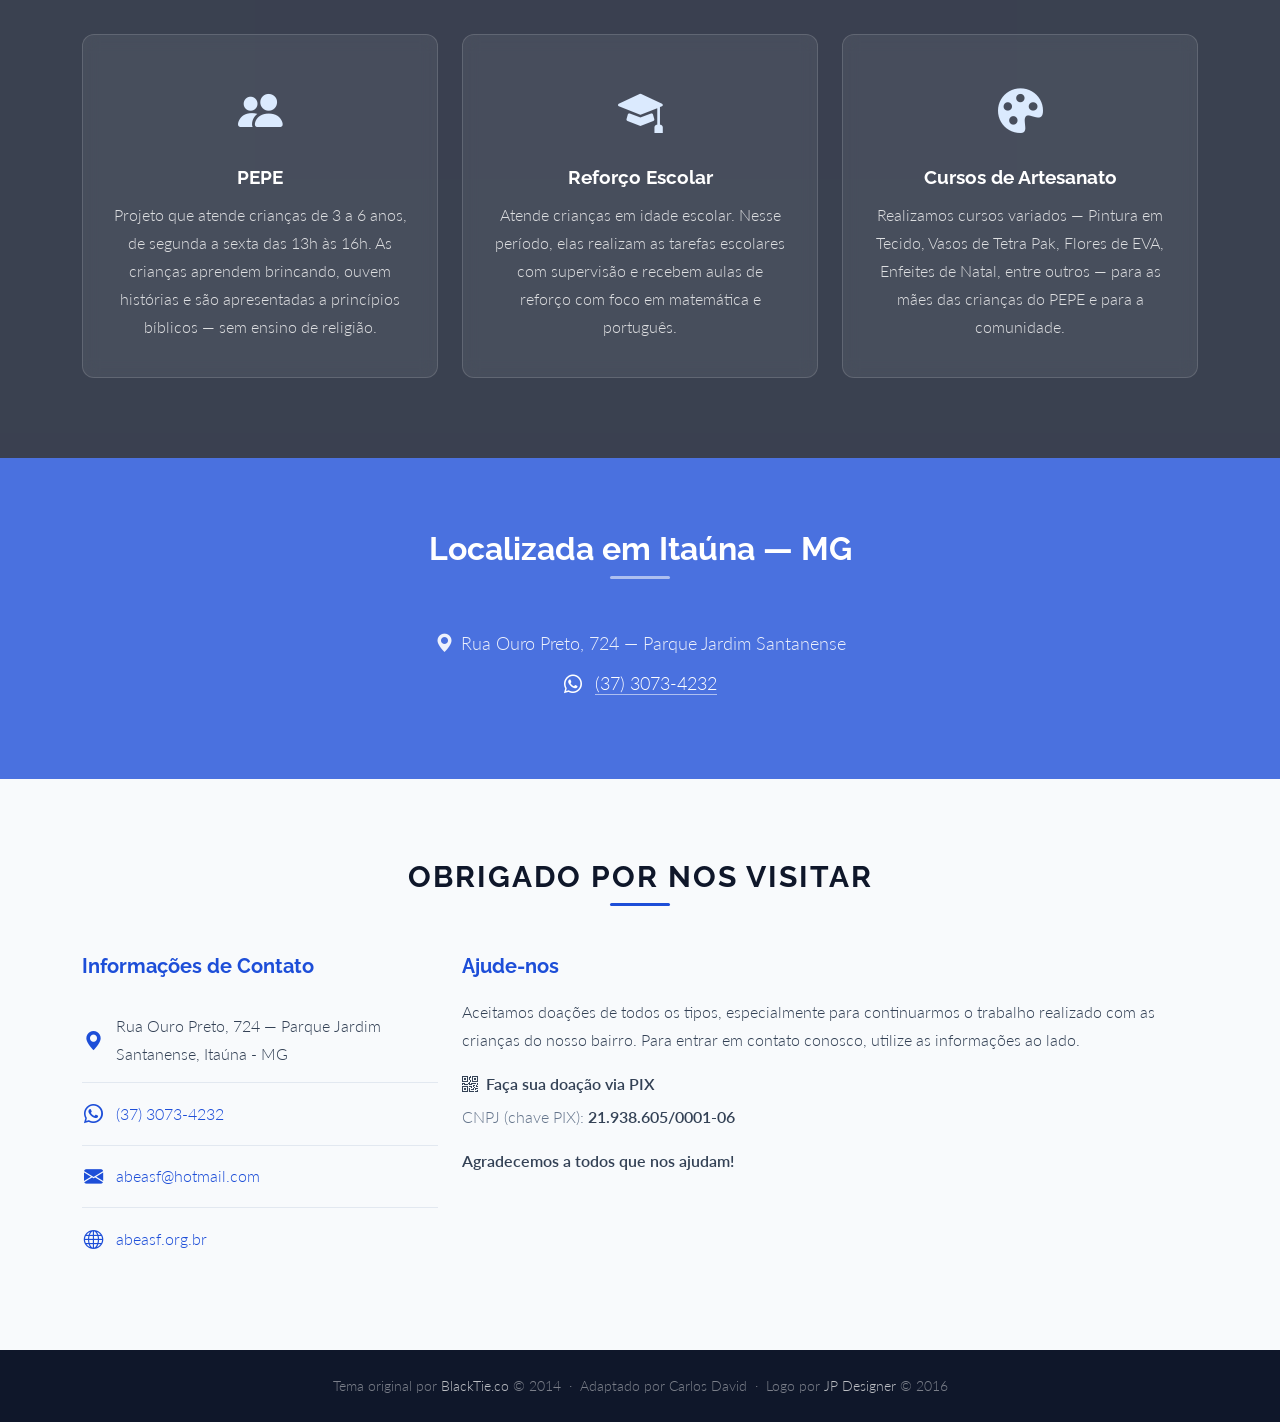
==== commit 471f2c42: "Adiciona página de cardápio e atualiza contato/localização - Nova página cardapio.html (Empanada Chi" ====
--- a/index.html
+++ b/index.html
@@ -35,6 +35,7 @@
                     <li class="nav-item"><a class="nav-link" href="#home">Início</a></li>
                     <li class="nav-item"><a class="nav-link" href="#about">Sobre</a></li>
                     <li class="nav-item"><a class="nav-link" href="#projetos">Projetos</a></li>
+                    <li class="nav-item"><a class="nav-link" href="cardapio.html">Cardápio</a></li>
                     <li class="nav-item"><a class="nav-link" href="#contact">Contato</a></li>
                 </ul>
             </div>
@@ -138,10 +139,11 @@
             <h2>Localizada em Itaúna — MG</h2>
             <hr class="section-hr light">
             <p class="location-info">
-                <i class="bi bi-geo-alt-fill me-2"></i>Rua Ouro Preto, 724 — Parque Jardim
+                <i class="bi bi-geo-alt-fill me-2"></i>Rua Ouro Preto, 724 — Parque Jardim Santanense
             </p>
             <p class="location-info">
-                <i class="bi bi-telephone-fill me-2"></i>+55 37 3073-4232
+                <i class="bi bi-whatsapp me-2"></i>
+                <a href="https://wa.me/553730734232" target="_blank" rel="noopener noreferrer">(37) 3073-4232</a>
             </p>
         </div>
     </section>
@@ -157,15 +159,19 @@
                     <ul class="contact-list">
                         <li>
                             <i class="bi bi-geo-alt-fill"></i>
-                            <span>R. Ouro Preto, 724 — Itaúna, MG</span>
-                        </li>
-                        <li>
-                            <i class="bi bi-telephone-fill"></i>
-                            <span>+55 37 3073-4232</span>
+                            <span>Rua Ouro Preto, 724 — Parque Jardim Santanense, Itaúna - MG</span>
+                        </li>
+                        <li>
+                            <i class="bi bi-whatsapp"></i>
+                            <a href="https://wa.me/553730734232" target="_blank" rel="noopener noreferrer">(37) 3073-4232</a>
                         </li>
                         <li>
                             <i class="bi bi-envelope-fill"></i>
                             <a href="mailto:abeasf@hotmail.com">abeasf@hotmail.com</a>
+                        </li>
+                        <li>
+                            <i class="bi bi-globe"></i>
+                            <a href="https://abeasf.org.br" target="_blank" rel="noopener noreferrer">abeasf.org.br</a>
                         </li>
                     </ul>
                 </div>
@@ -174,6 +180,13 @@
                     <p>Aceitamos doações de todos os tipos, especialmente para continuarmos o trabalho
                         realizado com as crianças do nosso bairro. Para entrar em contato conosco, utilize
                         as informações ao lado.</p>
+                    <p class="mb-1 fw-semibold">
+                        <i class="bi bi-qr-code me-2"></i>Faça sua doação via PIX
+                    </p>
+                    <p class="mb-3">
+                        <span class="text-muted">CNPJ (chave PIX):</span>
+                        <span class="fw-semibold">21.938.605/0001-06</span>
+                    </p>
                     <p class="fw-semibold">Agradecemos a todos que nos ajudam!</p>
                 </div>
             </div>
--- a/assets/css/main.css
+++ b/assets/css/main.css
@@ -345,6 +345,22 @@
     margin-bottom: .5rem;
 }
 
+.location-info a {
+    color: #fff;
+    text-decoration: none;
+    border-bottom: 1px solid rgba(255, 255, 255, .55);
+    transition: border-color var(--transition), color var(--transition);
+}
+
+.location-info a:hover {
+    color: #fff;
+    border-bottom-color: #fff;
+}
+
+.location-info .bi-whatsapp {
+    color: #fff;
+}
+
 /* ==========================================================================
    Contato
    ========================================================================== */
@@ -385,6 +401,244 @@
     text-align: center;
 }
 
+.section-contact .text-muted {
+    color: var(--text-muted) !important;
+}
+
+/* ==========================================================================
+   Cardápio — Hero (logo grande, mobile-first)
+   ========================================================================== */
+.menu-hero {
+    background: linear-gradient(135deg, var(--light-bg) 0%, var(--primary-light) 100%);
+    padding: calc(var(--navbar-h) + 1.5rem) 0 1.5rem;
+    text-align: center;
+}
+
+.menu-hero-logo {
+    display: block;
+    width: 92%;
+    max-width: 720px;
+    margin: 0 auto 1rem;
+    filter: drop-shadow(0 4px 24px rgba(0, 0, 0, .12));
+}
+
+.menu-hero-tagline {
+    font-family: 'Raleway', sans-serif;
+    font-weight: 700;
+    font-size: 1.75rem;
+    letter-spacing: 4px;
+    text-transform: uppercase;
+    color: var(--primary);
+    margin: 0;
+}
+
+/* ==========================================================================
+   Cardápio — Conteúdo em 2 colunas
+   ========================================================================== */
+.menu-content {
+    padding: 3rem 0 4rem;
+    background: #fff;
+}
+
+.menu-column {
+    background: var(--light-bg);
+    border: 1px solid var(--border);
+    border-radius: var(--radius);
+    padding: 2rem 1.75rem;
+    height: 100%;
+    box-shadow: var(--shadow-md);
+    transition: transform var(--transition), box-shadow var(--transition);
+}
+
+.menu-column:hover {
+    transform: translateY(-4px);
+    box-shadow: var(--shadow-lg);
+}
+
+.menu-column-feature {
+    background: linear-gradient(160deg, var(--primary-light) 0%, var(--light-bg) 100%);
+    border-color: var(--primary);
+}
+
+.menu-column-header {
+    text-align: center;
+    padding-bottom: 1.25rem;
+    margin-bottom: 1.5rem;
+    border-bottom: 1px solid var(--border);
+}
+
+.menu-column-icon {
+    display: block;
+    width: 96px;
+    height: 96px;
+    margin: 0 auto .75rem;
+    object-fit: contain;
+}
+
+.menu-column-title {
+    font-family: 'Raleway', sans-serif;
+    font-weight: 700;
+    font-size: 1.5rem;
+    letter-spacing: 2px;
+    text-transform: uppercase;
+    color: var(--dark);
+    margin: 0;
+}
+
+.menu-column-subtitle {
+    font-family: 'Raleway', sans-serif;
+    font-size: .85rem;
+    font-weight: 400;
+    letter-spacing: 2px;
+    text-transform: uppercase;
+    color: var(--text-muted);
+    margin: .25rem 0 0;
+}
+
+.menu-column-intro {
+    color: var(--text);
+    font-size: 1rem;
+    text-align: center;
+    margin-bottom: 1.25rem;
+}
+
+.menu-ingredients {
+    list-style: none;
+    padding: 0;
+    margin: 0;
+}
+
+.menu-ingredients li {
+    color: var(--text);
+    font-size: 1rem;
+    padding: .45rem 0;
+    display: flex;
+    align-items: center;
+    gap: .65rem;
+}
+
+.menu-ingredients li + li {
+    border-top: 1px dashed var(--border);
+}
+
+.menu-ingredients i {
+    color: var(--primary);
+    font-size: 1.1rem;
+    flex-shrink: 0;
+}
+
+.menu-items {
+    list-style: none;
+    padding: 0;
+    margin: 0;
+}
+
+.menu-item {
+    padding: .9rem 0;
+    border-bottom: 1px dashed var(--border);
+}
+
+.menu-item:last-child {
+    border-bottom: none;
+}
+
+.menu-item h3 {
+    font-size: 1.05rem;
+    color: var(--primary);
+    margin: 0 0 .25rem;
+    letter-spacing: .5px;
+}
+
+.menu-item p {
+    color: var(--text);
+    font-size: .92rem;
+    margin: 0;
+    line-height: 1.5;
+}
+
+/* ==========================================================================
+   Cardápio — CTA
+   ========================================================================== */
+.menu-cta {
+    margin-top: 3rem;
+    padding: 2rem 1.5rem;
+    background: var(--light-bg);
+    border: 1px solid var(--border);
+    border-radius: var(--radius);
+}
+
+.menu-cta-text {
+    color: var(--text);
+    font-size: 1rem;
+    margin: 0 0 1.25rem;
+}
+
+.btn-menu-cta {
+    display: inline-flex;
+    align-items: center;
+    justify-content: center;
+    background: var(--primary);
+    color: #fff;
+    font-family: 'Raleway', sans-serif;
+    font-weight: 700;
+    font-size: 1.05rem;
+    letter-spacing: 1.5px;
+    padding: .8rem 2rem;
+    border-radius: 999px;
+    box-shadow: var(--shadow-md);
+    transition: background var(--transition), transform var(--transition), box-shadow var(--transition);
+}
+
+.btn-menu-cta:hover {
+    background: var(--primary-dark);
+    color: #fff;
+    transform: translateY(-2px);
+    box-shadow: var(--shadow-lg);
+}
+
+.menu-event {
+    display: inline-flex;
+    align-items: center;
+    flex-wrap: wrap;
+    justify-content: center;
+    gap: .5rem 1rem;
+    background: var(--primary);
+    color: #fff;
+    font-family: 'Raleway', sans-serif;
+    font-weight: 700;
+    font-size: 1.05rem;
+    letter-spacing: 1px;
+    padding: .85rem 1.75rem;
+    border-radius: 999px;
+    box-shadow: var(--shadow-md);
+}
+
+.menu-event-item {
+    display: inline-flex;
+    align-items: center;
+    gap: .45rem;
+}
+
+.menu-event-item i {
+    font-size: 1.1rem;
+}
+
+.menu-event-divider {
+    opacity: .55;
+}
+
+@media (max-width: 480px) {
+    .menu-event {
+        flex-direction: column;
+        border-radius: var(--radius);
+        padding: 1rem 1.5rem;
+    }
+
+    .menu-event-divider {
+        display: none;
+    }
+}
+
 /* ==========================================================================
    Rodapé
    ========================================================================== */
@@ -425,6 +679,34 @@
     .section-projects,
     .section-location {
         background-attachment: scroll;
+    }
+
+    /* Cardápio — mobile-first: logo bem grande, colunas empilhadas */
+    .menu-hero {
+        padding-top: calc(var(--navbar-h) + 1rem);
+    }
+
+    .menu-hero-logo {
+        width: 96%;
+        max-width: 560px;
+    }
+
+    .menu-hero-tagline {
+        font-size: 1.25rem;
+        letter-spacing: 3px;
+    }
+
+    .menu-content {
+        padding: 2rem 0 3rem;
+    }
+
+    .menu-column {
+        padding: 1.75rem 1.25rem;
+    }
+
+    .menu-column-title {
+        font-size: 1.25rem;
+        letter-spacing: 1.5px;
     }
 }
 
@@ -462,6 +744,26 @@
     background: #0f172a;
 }
 
+[data-theme="dark"] .menu-hero {
+    background: linear-gradient(135deg, #0f172a 0%, #1d3461 100%);
+}
+
+[data-theme="dark"] .menu-content {
+    background: #0f172a;
+}
+
+[data-theme="dark"] .menu-column {
+    background: #1e293b;
+}
+
+[data-theme="dark"] .menu-column-feature {
+    background: linear-gradient(160deg, #1d3461 0%, #1e293b 100%);
+}
+
+[data-theme="dark"] .menu-cta {
+    background: #1e293b;
+}
+
 [data-theme="dark"] .site-footer {
     background: #020617;
 }
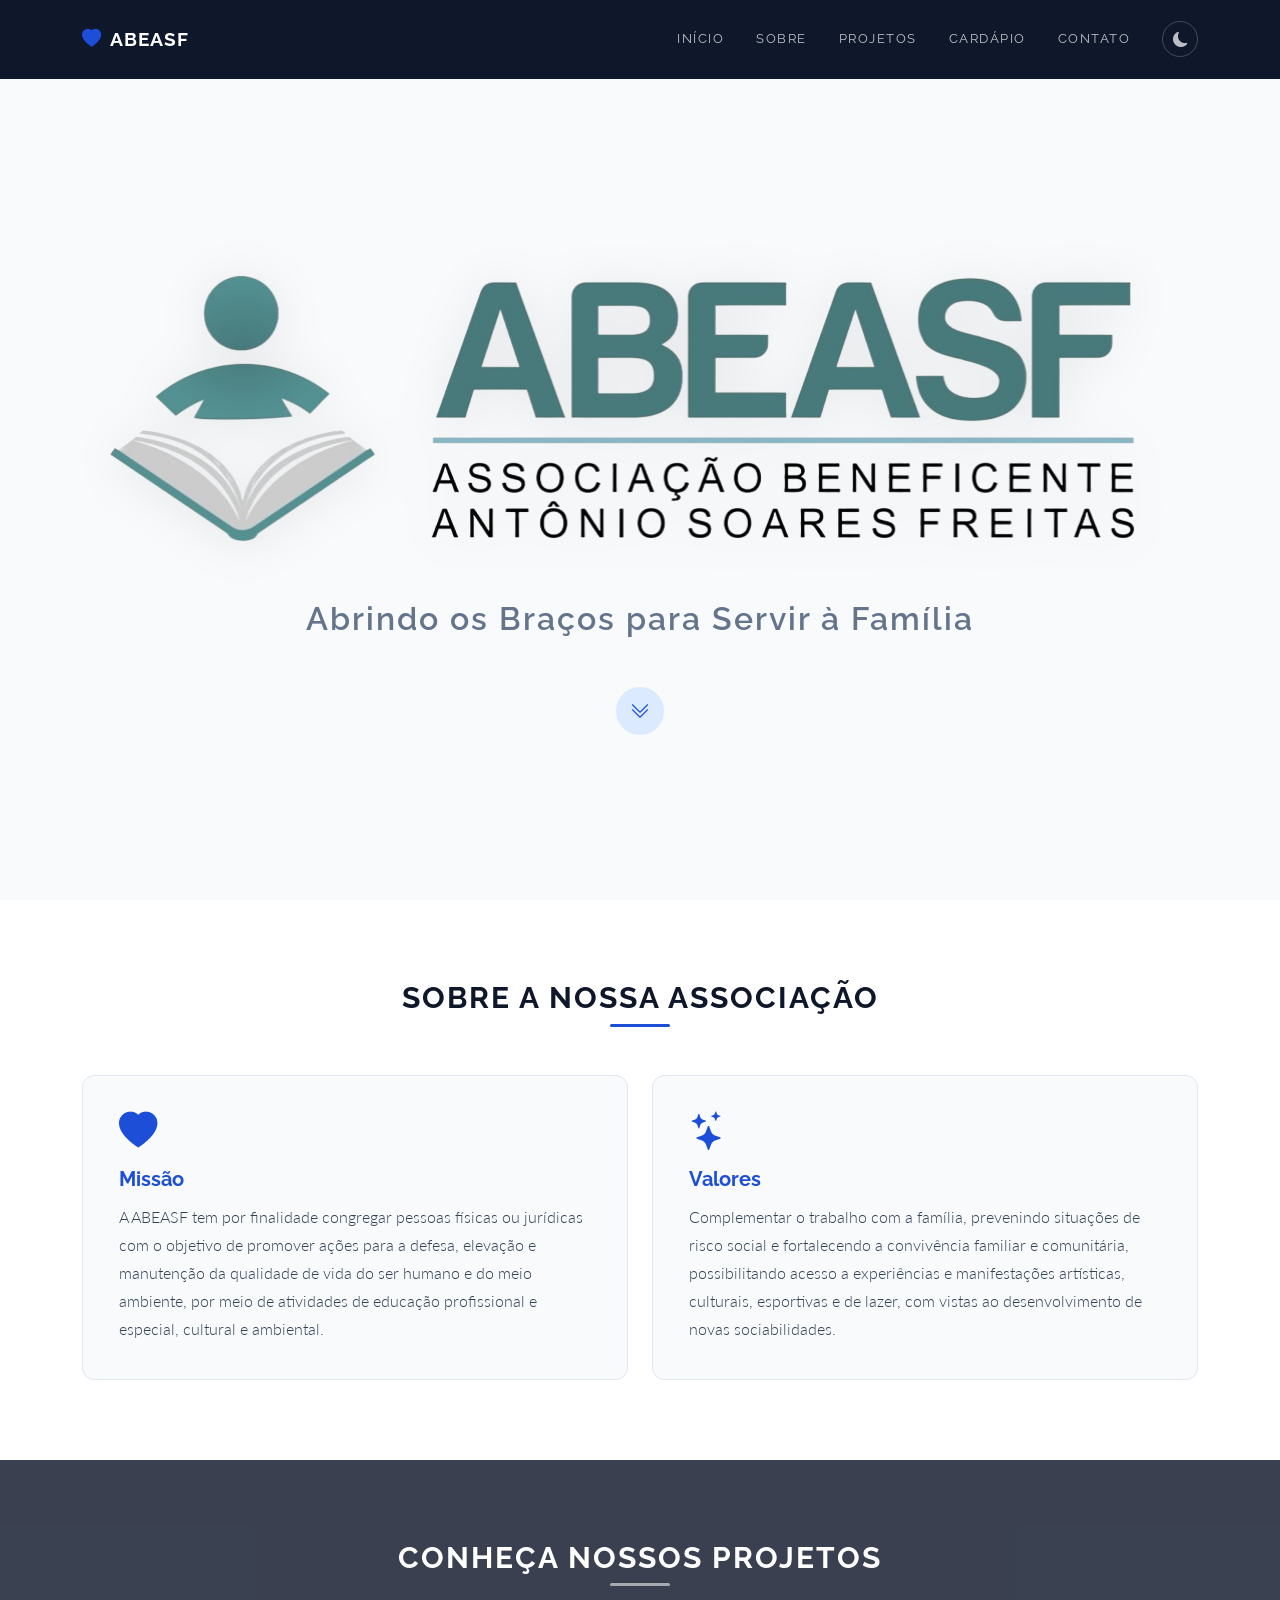
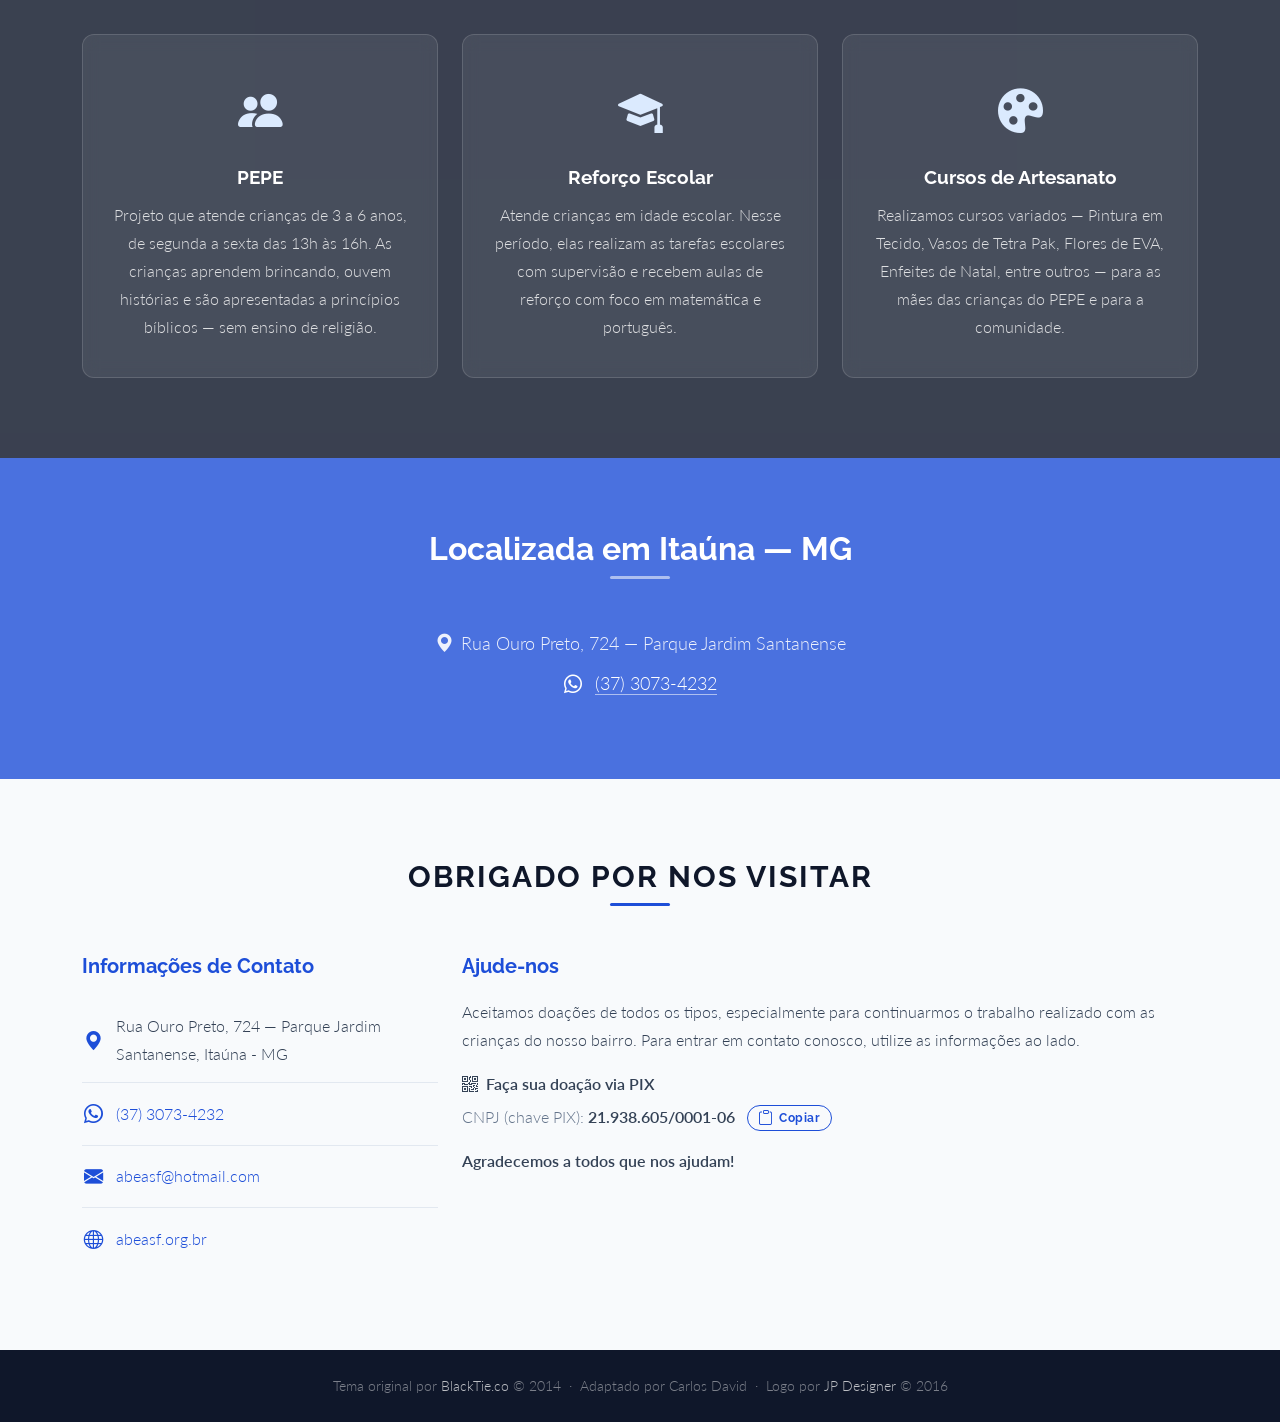
==== commit 5866fdab: "Melhorias de navegação e usabilidade - Corrige "Saxón" → "Sazón" no pastel de frango - Adiciona chip" ====
--- a/index.html
+++ b/index.html
@@ -39,7 +39,10 @@
                     <li class="nav-item"><a class="nav-link" href="#contact">Contato</a></li>
                 </ul>
             </div>
-            <button class="theme-toggle ms-auto ms-lg-3" id="themeToggle" aria-label="Alternar tema">
+            <a class="nav-quick d-lg-none ms-auto" href="cardapio.html">
+                <i class="bi bi-journal-text me-1"></i>Cardápio
+            </a>
+            <button class="theme-toggle ms-2 ms-lg-3" id="themeToggle" aria-label="Alternar tema">
                 <i class="bi bi-moon-fill" id="themeIcon"></i>
             </button>
             <button class="navbar-toggler border-0 d-lg-none ms-2" type="button" data-bs-toggle="collapse"
@@ -185,7 +188,13 @@
                     </p>
                     <p class="mb-3">
                         <span class="text-muted">CNPJ (chave PIX):</span>
-                        <span class="fw-semibold">21.938.605/0001-06</span>
+                        <span class="fw-semibold" id="pixKey">21.938.605/0001-06</span>
+                        <button type="button" class="btn-copy" id="copyPixBtn"
+                                data-copy-target="pixKey"
+                                aria-label="Copiar CNPJ para a área de transferência">
+                            <i class="bi bi-clipboard" aria-hidden="true"></i>
+                            <span class="btn-copy-label">Copiar</span>
+                        </button>
                     </p>
                     <p class="fw-semibold">Agradecemos a todos que nos ajudam!</p>
                 </div>
@@ -229,6 +238,74 @@
                 setTheme(html.getAttribute('data-theme') === 'dark' ? 'light' : 'dark');
             });
         })();
+
+        // Copiar CNPJ (chave PIX) para a área de transferência
+        (function () {
+            var btn = document.getElementById('copyPixBtn');
+            if (!btn) return;
+
+            var icon  = btn.querySelector('i');
+            var label = btn.querySelector('.btn-copy-label');
+            var originalIcon  = icon.className;
+            var originalLabel = label.textContent;
+            var resetTimer;
+
+            btn.addEventListener('click', function () {
+                var target = document.getElementById(btn.dataset.copyTarget);
+                if (!target) return;
+                var text = target.textContent.trim();
+
+                var done = function () {
+                    btn.classList.add('is-copied');
+                    icon.className   = 'bi bi-check2';
+                    label.textContent = 'Copiado!';
+                    clearTimeout(resetTimer);
+                    resetTimer = setTimeout(function () {
+                        btn.classList.remove('is-copied');
+                        icon.className   = originalIcon;
+                        label.textContent = originalLabel;
+                    }, 1800);
+                };
+
+                if (navigator.clipboard && window.isSecureContext) {
+                    navigator.clipboard.writeText(text).then(done).catch(fallback);
+                } else {
+                    fallback();
+                }
+
+                function fallback() {
+                    var isIOS = /iPad|iPhone|iPod/.test(navigator.userAgent) && !window.MSStream;
+                    var ta = document.createElement('textarea');
+                    ta.value = text;
+                    // iOS exige editável e visível para permitir cópia via execCommand
+                    ta.contentEditable = 'true';
+                    ta.readOnly = false;
+                    ta.style.position = 'fixed';
+                    ta.style.top = '0';
+                    ta.style.left = '0';
+                    ta.style.width = '1px';
+                    ta.style.height = '1px';
+                    ta.style.opacity = '0';
+                    ta.style.fontSize = '16px'; // evita auto-zoom no iOS
+                    document.body.appendChild(ta);
+
+                    if (isIOS) {
+                        var range = document.createRange();
+                        range.selectNodeContents(ta);
+                        var sel = window.getSelection();
+                        sel.removeAllRanges();
+                        sel.addRange(range);
+                        ta.setSelectionRange(0, 999999);
+                    } else {
+                        ta.focus();
+                        ta.select();
+                    }
+
+                    try { document.execCommand('copy'); done(); } catch (e) { /* silencioso */ }
+                    document.body.removeChild(ta);
+                }
+            });
+        })();
     </script>
 
 </body>
--- a/assets/css/main.css
+++ b/assets/css/main.css
@@ -144,6 +144,37 @@
     width: 70%;
 }
 
+.nav-quick {
+    display: inline-flex;
+    align-items: center;
+    background: var(--primary);
+    color: #fff;
+    font-family: 'Raleway', sans-serif;
+    font-size: .72rem;
+    font-weight: 700;
+    letter-spacing: 1.5px;
+    text-transform: uppercase;
+    padding: .45rem 1rem;
+    border-radius: 999px;
+    text-decoration: none;
+    line-height: 1;
+    transition: background var(--transition), color var(--transition), transform var(--transition);
+}
+
+.nav-quick:hover,
+.nav-quick:focus {
+    background: var(--primary-dark);
+    color: #fff;
+    transform: translateY(-1px);
+}
+
+.nav-quick-active {
+    background: rgba(255, 255, 255, .14);
+    color: rgba(255, 255, 255, .9);
+    border: 1px solid rgba(255, 255, 255, .25);
+    pointer-events: none;
+}
+
 .theme-toggle {
     background: transparent;
     border: 1px solid rgba(255, 255, 255, .22);
@@ -405,6 +436,42 @@
     color: var(--text-muted) !important;
 }
 
+.btn-copy {
+    display: inline-flex;
+    align-items: center;
+    gap: .35rem;
+    margin-left: .5rem;
+    padding: .25rem .65rem;
+    background: transparent;
+    color: var(--primary);
+    border: 1px solid var(--primary);
+    border-radius: 999px;
+    font-family: 'Raleway', sans-serif;
+    font-size: .78rem;
+    font-weight: 700;
+    letter-spacing: .5px;
+    line-height: 1;
+    cursor: pointer;
+    transition: background var(--transition), color var(--transition), border-color var(--transition);
+}
+
+.btn-copy:hover,
+.btn-copy:focus-visible {
+    background: var(--primary);
+    color: #fff;
+    outline: none;
+}
+
+.btn-copy.is-copied {
+    background: #16a34a;
+    border-color: #16a34a;
+    color: #fff;
+}
+
+.btn-copy i {
+    font-size: .95rem;
+}
+
 /* ==========================================================================
    Cardápio — Hero (logo grande, mobile-first)
    ========================================================================== */
